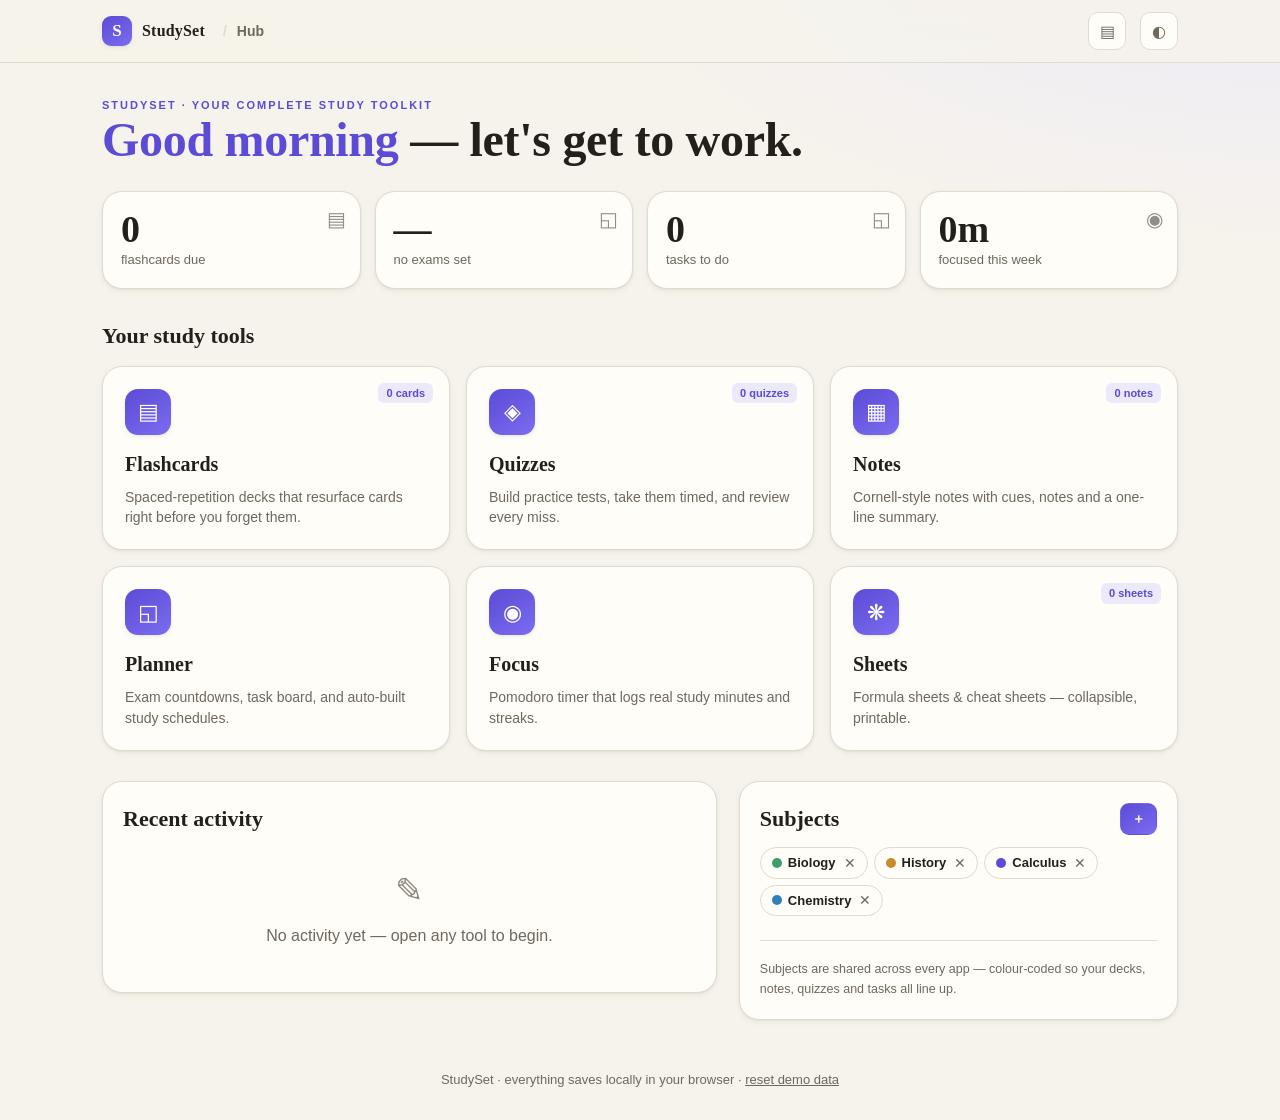
==== index.html @ 9d48ab71 "StudySet: complete study suite (hub + 6 apps) A hub plus six offline-first study apps (flashcards, q" ====
<!doctype html>
<html lang="en">
<head>
<meta charset="utf-8">
<meta name="viewport" content="width=device-width, initial-scale=1">
<title>StudySet — your study set</title>
<link rel="stylesheet" href="suite.css">
<style>
  .hero { padding: 34px 0 18px; }
  .hero .h1 { font-size: clamp(30px, 5vw, 48px); }
  .greet { color: var(--accent); font-weight: 700; }

  .kpis { display: grid; grid-template-columns: repeat(4, 1fr); gap: 14px; margin: 8px 0 30px; }
  .kpi { padding: 18px; display:flex; flex-direction:column; gap:2px; position:relative; overflow:hidden; text-decoration:none; color:inherit; transition:.15s; }
  .kpi:hover { transform: translateY(-2px); box-shadow: var(--shadow-md); border-color: var(--accent); }
  .kpi .n { font-family: var(--serif); font-size: 38px; font-weight: 800; line-height: 1; }
  .kpi .l { color: var(--muted); font-size: 13px; }
  .kpi .ic { position:absolute; right:14px; top:12px; font-size:20px; opacity:.5; }
  .kpi.alert .n { color: var(--rose); }

  .apps { display: grid; grid-template-columns: repeat(3, 1fr); gap: 16px; }
  .app-card { padding: 22px; text-decoration: none; color: inherit; display:flex; flex-direction:column; gap:8px; transition:.16s; position:relative; overflow:hidden; }
  .app-card:hover { transform: translateY(-3px); box-shadow: var(--shadow-lg); border-color: var(--accent); }
  .app-card .glyph { width:46px; height:46px; border-radius:13px; display:grid; place-items:center; font-size:22px; color:var(--accent-ink);
    background: linear-gradient(145deg, var(--accent), var(--accent-2)); box-shadow: var(--shadow-sm); }
  .app-card h3 { margin:6px 0 0; font-family:var(--serif); font-size:20px; }
  .app-card p { margin:0; color: var(--muted); font-size:14px; line-height:1.45; }
  .app-card .badge2 { position:absolute; right:16px; top:16px; }

  .side { display:grid; grid-template-columns: 1.4fr 1fr; gap:22px; margin-top:30px; align-items:start; }
  .activity-item { display:flex; gap:10px; align-items:center; padding:9px 0; border-bottom:1px solid var(--line-soft); font-size:14px; }
  .activity-item .ai { width:30px;height:30px;border-radius:9px;display:grid;place-items:center;background:var(--card-2);border:1px solid var(--line-soft);flex:none; }
  .subj-chip { display:inline-flex;align-items:center;gap:6px;padding:5px 11px;border-radius:999px;border:1px solid var(--line);background:var(--card);font-size:13px;font-weight:600;margin:0 6px 6px 0; }
  .subj-chip button { border:none;background:transparent;color:var(--muted);cursor:pointer;padding:0 0 0 2px;font-size:14px; }

  @media (max-width: 900px){ .kpis{grid-template-columns:repeat(2,1fr);} .apps{grid-template-columns:1fr 1fr;} .side{grid-template-columns:1fr;} }
  @media (max-width: 560px){ .apps{grid-template-columns:1fr;} }
</style>
</head>
<body>
<script src="suite.js"></script>
<div class="wrap">
  <header class="hero">
    <div class="eyebrow">StudySet · your complete study toolkit</div>
    <h1 class="h1"><span class="greet" id="greet">Hello</span> — <span id="line">let's get to work.</span></h1>
  </header>

  <div class="kpis" id="kpis"></div>

  <div class="row" style="margin-bottom:14px"><h2 class="h2">Your study tools</h2></div>
  <div class="apps" id="apps"></div>

  <div class="side">
    <div class="card pad">
      <div class="row" style="margin-bottom:6px"><h3 class="h2">Recent activity</h3></div>
      <div id="activity"></div>
    </div>
    <div class="card pad">
      <div class="row" style="margin-bottom:12px"><h3 class="h2">Subjects</h3><span class="spacer"></span>
        <button class="btn sm primary" id="addSub">＋</button></div>
      <div id="subjects"></div>
      <div class="hr"></div>
      <div class="muted" style="font-size:12.5px;line-height:1.6">Subjects are shared across every app — colour-coded so your decks, notes, quizzes and tasks all line up.</div>
    </div>
  </div>

  <footer style="text-align:center;padding:50px 0 30px;color:var(--muted);font-size:13px">
    StudySet · everything saves locally in your browser · <a href="#" id="reset" style="color:var(--muted)">reset demo data</a>
  </footer>
</div>

<script>
const S=window.Suite; S.topbar("index");
const $=(s,r=document)=>r.querySelector(s);

/* greeting */
(function(){
  const h=new Date().getHours();
  $("#greet").textContent = h<5?"Late night":h<12?"Good morning":h<18?"Good afternoon":"Good evening";
  const focusToday=(S.Store.get("focusLog",{})[S.todayISO()])||0;
  $("#line").textContent = focusToday>0? `${S.fmtDur(focusToday)} focused today — keep it going.` : "let's get to work.";
})();

/* KPIs */
function renderKPIs(){
  // cards due
  let cardsDue=0; S.Store.get("decks",[]).forEach(d=>d.cards.forEach(c=>{ if((c.due||"9999")<=S.todayISO()) cardsDue++; }));
  // next exam
  const exams=S.Store.get("exams",[]).filter(e=>e.date>=S.todayISO()).sort((a,b)=>a.date.localeCompare(b.date));
  const next=exams[0]; const nd=next? S.daysBetween(S.todayISO(),next.date):null;
  // tasks today / overdue
  const tasks=S.Store.get("tasks",[]);
  const todayTasks=tasks.filter(t=>!t.done && (t.due===S.todayISO()||(t.due&&t.due<S.todayISO()))).length;
  // focus week
  const log=S.Store.get("focusLog",{}); let week=0; for(let i=0;i<7;i++){ const d=new Date(); d.setDate(d.getDate()-i); week+=log[d.toISOString().slice(0,10)]||0; }

  const kpis=[
    { n:cardsDue, l:"flashcards due", ic:"▤", href:"flashcards.html", alert:false },
    { n: next? nd : "—", l: next? `days to ${next.name.length>16?next.name.slice(0,15)+"…":next.name}` : "no exams set", ic:"◱", href:"planner.html", alert: next&&nd<=3 },
    { n:todayTasks, l:"tasks to do", ic:"◱", href:"planner.html", alert: todayTasks>0 },
    { n:S.fmtDur(week), l:"focused this week", ic:"◉", href:"focus.html", alert:false },
  ];
  const wrap=$("#kpis"); wrap.innerHTML="";
  kpis.forEach(k=>{ const a=document.createElement("a"); a.className="card kpi"+(k.alert?" alert":""); a.href=k.href;
    a.innerHTML=`<span class="ic">${k.ic}</span><span class="n">${k.n}</span><span class="l">${k.l}</span>`; wrap.appendChild(a); });
}

/* app cards */
const APP_INFO=[
  { file:"flashcards.html", glyph:"▤", name:"Flashcards", desc:"Spaced-repetition decks that resurface cards right before you forget them." },
  { file:"quiz.html", glyph:"◈", name:"Quizzes", desc:"Build practice tests, take them timed, and review every miss." },
  { file:"notes.html", glyph:"▦", name:"Notes", desc:"Cornell-style notes with cues, notes and a one-line summary." },
  { file:"planner.html", glyph:"◱", name:"Planner", desc:"Exam countdowns, task board, and auto-built study schedules." },
  { file:"focus.html", glyph:"◉", name:"Focus", desc:"Pomodoro timer that logs real study minutes and streaks." },
  { file:"reference.html", glyph:"❋", name:"Sheets", desc:"Formula sheets & cheat sheets — collapsible, printable." },
];
function renderApps(){
  const wrap=$("#apps"); wrap.innerHTML="";
  const decks=S.Store.get("decks",[]), quizzes=S.Store.get("quizzes",[]), notes=S.Store.get("notes",[]), sheets=S.Store.get("sheets",[]);
  const counts={ "flashcards.html":decks.reduce((a,d)=>a+d.cards.length,0)+" cards", "quiz.html":quizzes.length+" quizzes",
    "notes.html":notes.length+" notes", "reference.html":sheets.length+" sheets" };
  APP_INFO.forEach(a=>{ const el=document.createElement("a"); el.className="card app-card"; el.href=a.file;
    el.innerHTML=`<div class="glyph">${a.glyph}</div><h3>${a.name}</h3><p>${a.desc}</p>
      ${counts[a.file]?`<span class="badge2 badge">${counts[a.file]}</span>`:""}`; wrap.appendChild(el); });
}

/* activity feed */
function renderActivity(){
  const items=[];
  (S.Store.get("focusSessions",[])).slice(-20).forEach(s=> items.push({ ts:s.ts, ic:"◉", text:`Focused ${S.fmtDur(s.mins)}${s.subject?" on "+S.subjectName(s.subject):""}` }));
  (S.Store.get("quizResults",[])).forEach(r=> items.push({ ts: r.ts || new Date(r.date+"T12:00").getTime(), ic:"◈", text:`Scored ${r.pct}% on ${r.name}` }));
  const rl=S.Store.get("reviewLog",{}); Object.keys(rl).forEach(d=> items.push({ ts:new Date(d+"T09:00").getTime(), ic:"▤", text:`Reviewed ${rl[d]} flashcards` }));
  (S.Store.get("notes",[])).forEach(n=> items.push({ ts:n.updated, ic:"▦", text:`Edited note “${n.title||"Untitled"}”` }));
  items.sort((a,b)=>b.ts-a.ts);
  const wrap=$("#activity"); wrap.innerHTML="";
  if(!items.length){ wrap.innerHTML=`<div class="empty" style="padding:24px"><div class="big">✎</div>No activity yet — open any tool to begin.</div>`; return; }
  items.slice(0,8).forEach(it=>{ const el=document.createElement("div"); el.className="activity-item";
    const when=timeAgo(it.ts);
    el.innerHTML=`<span class="ai">${it.ic}</span><span class="grow">${S.esc(it.text)}</span><span class="muted" style="font-size:12px">${when}</span>`; wrap.appendChild(el); });
}
function timeAgo(ts){ const s=(Date.now()-ts)/1000; if(s<60)return"just now"; if(s<3600)return Math.floor(s/60)+"m ago"; if(s<86400)return Math.floor(s/3600)+"h ago"; return Math.floor(s/86400)+"d ago"; }

/* subjects manager */
function renderSubjects(){
  const wrap=$("#subjects"); wrap.innerHTML="";
  S.subjects().forEach(s=>{ const c=document.createElement("span"); c.className="subj-chip";
    c.innerHTML=`<span class="sub-dot" style="background:${s.color}"></span>${S.esc(s.name)}<button title="Remove">✕</button>`;
    c.querySelector("button").onclick=()=>{ const list=S.subjects().filter(x=>x.id!==s.id); S.Store.set("subjects",list); renderSubjects(); renderKPIs(); };
    wrap.appendChild(c); });
}
$("#addSub").onclick=()=>{ const el=document.createElement("div");
  el.innerHTML=`<div class="field"><label>Subject name</label><input class="input" id="sn" placeholder="e.g. Physics"></div>`;
  S.modal({ title:"Add subject", bodyEl:el, okText:"Add", onOk:()=>{ const v=$("#sn",el).value.trim(); if(!v)return false; S.addSubject(v); renderSubjects(); } });
  setTimeout(()=>$("#sn",el).focus(),50);
};

$("#reset").onclick=(e)=>{ e.preventDefault(); S.confirmDialog("Clear all StudySet data and reload the demo? This can't be undone.", ()=>{
  Object.keys(localStorage).filter(k=>k.startsWith("studyset:")).forEach(k=>localStorage.removeItem(k));
  location.reload();
}, "Reset"); };

renderKPIs(); renderApps(); renderActivity(); renderSubjects();
</script>
</body>
</html>
---- suite.css ----
/* ============================================================
   StudySet — shared design system
   Warm academic "paper & ink" theme, light + dark.
   ============================================================ */

:root {
  /* palette — light (paper) */
  --paper:      #f6f3ec;
  --paper-2:    #efe9dd;
  --card:       #fffdf8;
  --card-2:     #faf6ee;
  --ink:        #23201b;
  --ink-soft:   #57514794;
  --muted:      #6f685c;
  --line:       #e2daca;
  --line-soft:  #ece5d6;

  --accent:     #5b4bd6;   /* violet-indigo */
  --accent-2:   #7c6cf0;
  --accent-ink: #ffffff;
  --accent-wash:#ece9fb;

  --gold:   #c98a2b;
  --green:  #3f9d6b;
  --rose:   #d6524b;
  --sky:    #2f81b8;

  --shadow-sm: 0 1px 2px rgba(40,34,22,.06), 0 2px 6px rgba(40,34,22,.05);
  --shadow-md: 0 6px 18px rgba(40,34,22,.09), 0 2px 6px rgba(40,34,22,.06);
  --shadow-lg: 0 20px 50px rgba(40,34,22,.16);

  --r-sm: 8px;
  --r:    14px;
  --r-lg: 20px;
  --r-xl: 28px;

  --serif: "Iowan Old Style", "Palatino Linotype", "Book Antiqua", Palatino, Georgia, serif;
  --sans:  ui-sans-serif, -apple-system, "Segoe UI", Roboto, Helvetica, Arial, sans-serif;
  --mono:  ui-monospace, "SF Mono", "Cascadia Code", Menlo, Consolas, monospace;

  --maxw: 1120px;
}

:root[data-theme="dark"] {
  --paper:      #171512;
  --paper-2:    #1e1b17;
  --card:       #211e19;
  --card-2:     #26221c;
  --ink:        #f0ebe0;
  --ink-soft:   #b9b0a09c;
  --muted:      #a79e8d;
  --line:       #34302a;
  --line-soft:  #2b2721;

  --accent:     #8b7cf6;
  --accent-2:   #a394ff;
  --accent-ink: #14120f;
  --accent-wash:#241f3a;

  --gold:  #e0a63f;
  --green: #57c187;
  --rose:  #ef6f68;
  --sky:   #59a9dc;

  --shadow-sm: 0 1px 2px rgba(0,0,0,.3);
  --shadow-md: 0 8px 22px rgba(0,0,0,.4);
  --shadow-lg: 0 24px 60px rgba(0,0,0,.55);
}

* { box-sizing: border-box; }
html { -webkit-text-size-adjust: 100%; }
body {
  margin: 0;
  font-family: var(--sans);
  background:
    radial-gradient(1200px 600px at 100% -10%, var(--accent-wash), transparent 60%),
    var(--paper);
  color: var(--ink);
  line-height: 1.5;
  min-height: 100vh;
  -webkit-font-smoothing: antialiased;
  text-rendering: optimizeLegibility;
}

a { color: inherit; }
button, input, select, textarea { font-family: inherit; font-size: inherit; color: inherit; }
::selection { background: var(--accent); color: var(--accent-ink); }

/* ---------- layout ---------- */
.wrap { max-width: var(--maxw); margin: 0 auto; padding: 0 22px; }
.stack { display: flex; flex-direction: column; }
.row { display: flex; align-items: center; }
.grow { flex: 1; }
.spacer { flex: 1; }

/* ---------- top bar ---------- */
.topbar {
  position: sticky; top: 0; z-index: 40;
  backdrop-filter: saturate(1.4) blur(14px);
  background: color-mix(in srgb, var(--paper) 82%, transparent);
  border-bottom: 1px solid var(--line);
}
.topbar-inner {
  max-width: var(--maxw); margin: 0 auto; padding: 12px 22px;
  display: flex; align-items: center; gap: 14px;
}
.brand { display: flex; align-items: center; gap: 10px; text-decoration: none; color: inherit; font-weight: 700; }
.brand-mark {
  width: 30px; height: 30px; border-radius: 9px; flex: none;
  background: linear-gradient(145deg, var(--accent), var(--accent-2));
  color: var(--accent-ink); display: grid; place-items: center;
  font-family: var(--serif); font-weight: 700; font-size: 17px;
  box-shadow: var(--shadow-sm);
}
.brand b { font-family: var(--serif); letter-spacing: .2px; }
.brand small { color: var(--muted); font-weight: 500; font-size: 12px; }
.app-name { font-weight: 600; color: var(--muted); font-size: 14px; }
.app-name::before { content: "/"; margin: 0 10px 0 4px; color: var(--line); }

.icon-btn {
  width: 38px; height: 38px; border-radius: 10px; flex: none;
  border: 1px solid var(--line); background: var(--card);
  display: grid; place-items: center; cursor: pointer; color: var(--muted);
  transition: .15s;
}
.icon-btn:hover { color: var(--ink); border-color: var(--accent); transform: translateY(-1px); }

/* ---------- buttons ---------- */
.btn {
  --bh: 40px;
  height: var(--bh); padding: 0 16px; border-radius: 11px;
  border: 1px solid var(--line); background: var(--card);
  color: var(--ink); font-weight: 600; cursor: pointer;
  display: inline-flex; align-items: center; gap: 8px; justify-content: center;
  transition: .15s; white-space: nowrap; text-decoration: none;
}
.btn:hover { transform: translateY(-1px); box-shadow: var(--shadow-sm); border-color: var(--accent); }
.btn:active { transform: translateY(0); }
.btn.primary { background: linear-gradient(145deg, var(--accent), var(--accent-2)); border-color: transparent; color: var(--accent-ink); }
.btn.primary:hover { box-shadow: 0 6px 18px color-mix(in srgb, var(--accent) 40%, transparent); }
.btn.ghost { background: transparent; }
.btn.sm { --bh: 32px; padding: 0 11px; font-size: 13px; border-radius: 9px; }
.btn.lg { --bh: 48px; padding: 0 22px; font-size: 16px; }
.btn.danger { color: var(--rose); }
.btn.danger:hover { border-color: var(--rose); background: color-mix(in srgb, var(--rose) 10%, var(--card)); }
.btn:disabled { opacity: .45; cursor: not-allowed; transform: none; box-shadow: none; }
.btn.block { width: 100%; }

/* ---------- inputs ---------- */
.field { display: flex; flex-direction: column; gap: 6px; }
.field > label { font-size: 12.5px; font-weight: 600; color: var(--muted); letter-spacing: .2px; }
.input, .textarea, select.input {
  width: 100%; padding: 11px 13px; border-radius: 11px;
  border: 1px solid var(--line); background: var(--card);
  transition: .15s; outline: none;
}
.input:focus, .textarea:focus, select.input:focus {
  border-color: var(--accent); box-shadow: 0 0 0 3px var(--accent-wash);
}
.textarea { resize: vertical; min-height: 84px; line-height: 1.55; }
input[type="date"].input, input[type="time"].input { min-height: 44px; }

/* ---------- cards ---------- */
.card {
  background: var(--card); border: 1px solid var(--line);
  border-radius: var(--r-lg); box-shadow: var(--shadow-sm);
}
.card.pad { padding: 20px; }
.panel { background: var(--card); border: 1px solid var(--line); border-radius: var(--r); }

/* ---------- chips / badges ---------- */
.chip {
  display: inline-flex; align-items: center; gap: 6px;
  padding: 4px 10px; border-radius: 999px; font-size: 12px; font-weight: 600;
  background: var(--card-2); border: 1px solid var(--line-soft); color: var(--muted);
}
.chip .dot { width: 8px; height: 8px; border-radius: 50%; background: var(--accent); }
.badge { font-size: 11px; font-weight: 700; padding: 2px 8px; border-radius: 6px; background: var(--accent-wash); color: var(--accent); }

/* ---------- misc ---------- */
.h1 { font-family: var(--serif); font-size: clamp(26px, 4vw, 40px); line-height: 1.08; margin: 0; font-weight: 700; letter-spacing: -.3px; }
.h2 { font-family: var(--serif); font-size: 22px; margin: 0; font-weight: 700; }
.lead { color: var(--muted); font-size: 16px; }
.eyebrow { text-transform: uppercase; letter-spacing: 2px; font-size: 11px; font-weight: 700; color: var(--accent); }
.muted { color: var(--muted); }
.hr { height: 1px; background: var(--line); border: 0; margin: 18px 0; }
.empty { text-align: center; padding: 46px 20px; color: var(--muted); }
.empty .big { font-size: 34px; margin-bottom: 8px; opacity: .8; }

.kbd { font-family: var(--mono); font-size: 12px; padding: 2px 7px; border-radius: 6px; border: 1px solid var(--line); background: var(--card-2); color: var(--muted); box-shadow: 0 1px 0 var(--line); }

/* ---------- toast ---------- */
#toast {
  position: fixed; left: 50%; bottom: 26px; transform: translate(-50%, 20px);
  background: var(--ink); color: var(--paper); padding: 11px 18px; border-radius: 12px;
  font-weight: 600; font-size: 14px; box-shadow: var(--shadow-lg);
  opacity: 0; pointer-events: none; transition: .25s; z-index: 100; max-width: 90vw;
}
#toast.show { opacity: 1; transform: translate(-50%, 0); }

/* ---------- modal ---------- */
.modal-back {
  position: fixed; inset: 0; background: rgba(20,16,10,.42);
  backdrop-filter: blur(3px); display: none; place-items: center; z-index: 90; padding: 20px;
}
.modal-back.show { display: grid; }
.modal {
  background: var(--card); border: 1px solid var(--line); border-radius: var(--r-lg);
  box-shadow: var(--shadow-lg); width: min(560px, 100%); max-height: 88vh; overflow: auto;
  animation: pop .18s ease;
}
@keyframes pop { from { transform: scale(.96) translateY(6px); opacity: 0; } }
.modal-head { display: flex; align-items: center; padding: 18px 20px; border-bottom: 1px solid var(--line); }
.modal-body { padding: 20px; display: flex; flex-direction: column; gap: 14px; }
.modal-foot { padding: 16px 20px; border-top: 1px solid var(--line); display: flex; gap: 10px; justify-content: flex-end; }

/* subject color helper */
.sub-dot { width: 10px; height: 10px; border-radius: 50%; flex: none; display: inline-block; }

/* progress */
.bar { height: 8px; border-radius: 999px; background: var(--line-soft); overflow: hidden; }
.bar > i { display: block; height: 100%; background: linear-gradient(90deg, var(--accent), var(--accent-2)); border-radius: 999px; transition: width .4s; }

/* fade in */
@keyframes fadeUp { from { opacity: 0; transform: translateY(8px); } }
.fade { animation: fadeUp .3s ease both; }

@media (max-width: 640px) {
  .app-name { display: none; }
  .wrap { padding: 0 16px; }
  .topbar-inner { padding: 10px 16px; }
}
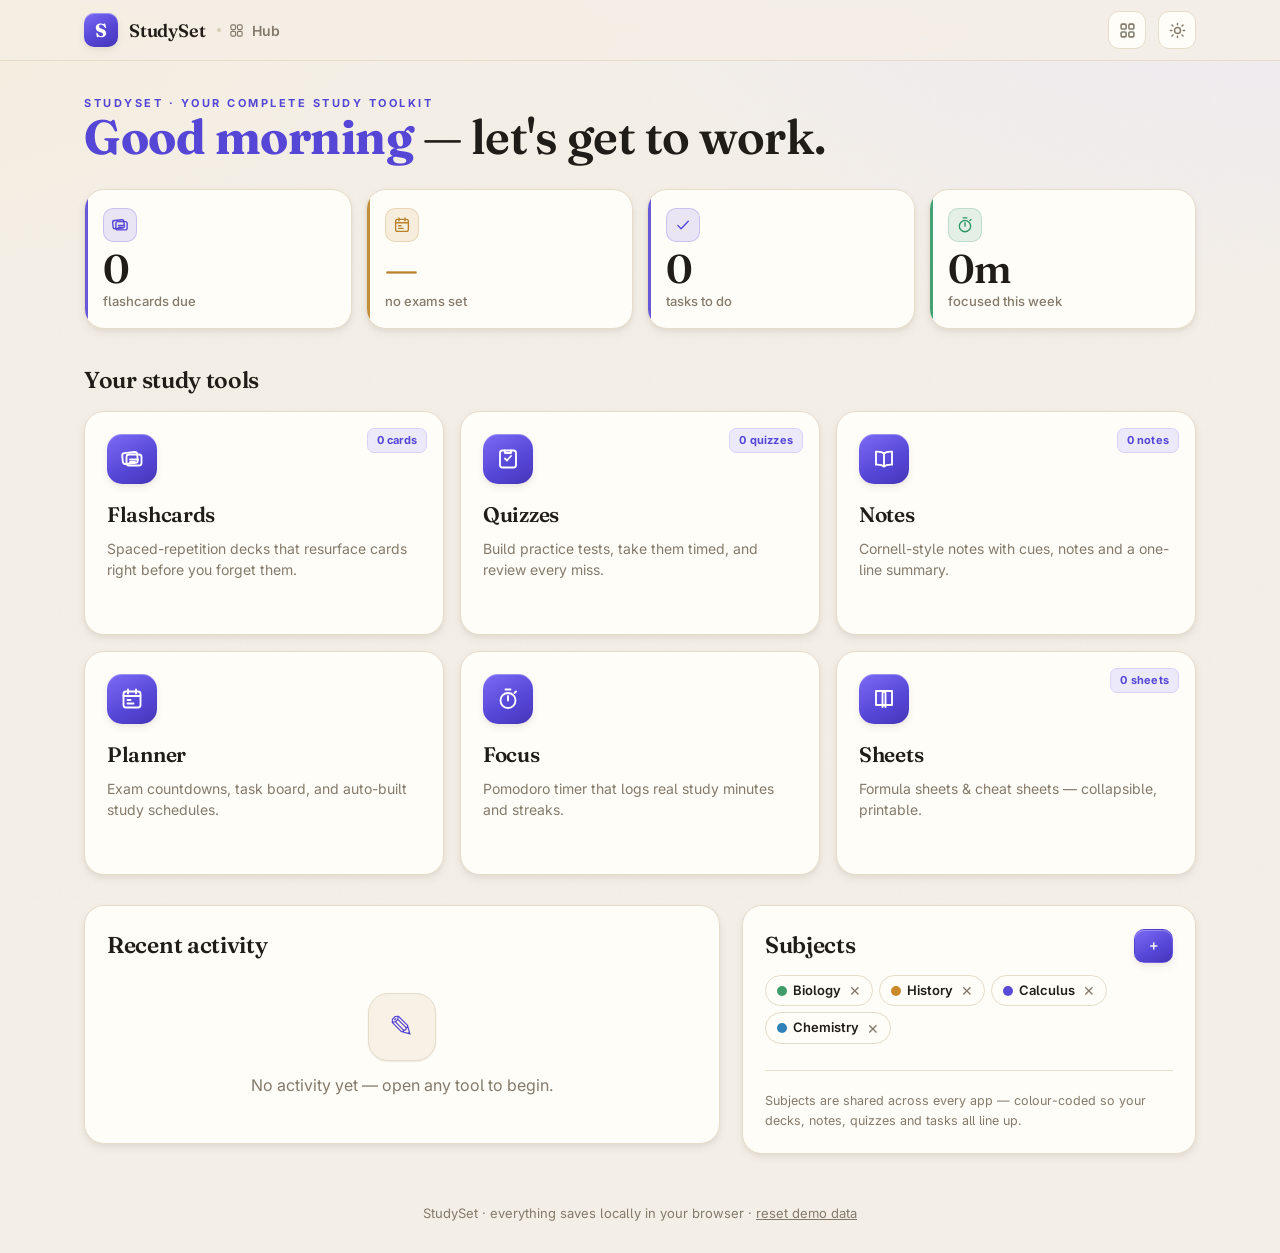
==== commit c93f9c04: "Redesign: editorial visual overhaul + beautiful README - New design system (suite.css v2): Fraunces/" ====
--- a/index.html
+++ b/index.html
@@ -10,26 +10,34 @@
   .hero .h1 { font-size: clamp(30px, 5vw, 48px); }
   .greet { color: var(--accent); font-weight: 700; }
 
-  .kpis { display: grid; grid-template-columns: repeat(4, 1fr); gap: 14px; margin: 8px 0 30px; }
-  .kpi { padding: 18px; display:flex; flex-direction:column; gap:2px; position:relative; overflow:hidden; text-decoration:none; color:inherit; transition:.15s; }
-  .kpi:hover { transform: translateY(-2px); box-shadow: var(--shadow-md); border-color: var(--accent); }
-  .kpi .n { font-family: var(--serif); font-size: 38px; font-weight: 800; line-height: 1; }
-  .kpi .l { color: var(--muted); font-size: 13px; }
-  .kpi .ic { position:absolute; right:14px; top:12px; font-size:20px; opacity:.5; }
-  .kpi.alert .n { color: var(--rose); }
+  .kpis { display: grid; grid-template-columns: repeat(4, 1fr); gap: 14px; margin: 10px 0 34px; }
+  .kpi { padding: 18px 18px 16px; display:flex; flex-direction:column; gap:3px; position:relative; overflow:hidden; text-decoration:none; color:inherit; }
+  .kpi::after { content:""; position:absolute; left:0; top:0; height:100%; width:3px; background:var(--tone,var(--accent)); opacity:.9; }
+  .kpi .n { font-family: var(--serif); font-size: 40px; font-weight: 600; line-height: 1; letter-spacing:-1px; margin-top:4px; }
+  .kpi .l { color: var(--muted); font-size: 13px; font-weight:500; }
+  .kpi .ic { width:34px; height:34px; border-radius:10px; display:grid; place-items:center; color:var(--tone,var(--accent));
+    background: color-mix(in srgb, var(--tone,var(--accent)) 13%, var(--card)); border:1px solid color-mix(in srgb, var(--tone,var(--accent)) 22%, transparent); }
+  .kpi.tone-accent{ --tone:var(--accent); } .kpi.tone-gold{ --tone:var(--gold); }
+  .kpi.tone-rose{ --tone:var(--rose); } .kpi.tone-green{ --tone:var(--green); }
+  .kpi.tone-rose .n, .kpi.tone-gold .n { color: var(--tone); }
 
   .apps { display: grid; grid-template-columns: repeat(3, 1fr); gap: 16px; }
-  .app-card { padding: 22px; text-decoration: none; color: inherit; display:flex; flex-direction:column; gap:8px; transition:.16s; position:relative; overflow:hidden; }
-  .app-card:hover { transform: translateY(-3px); box-shadow: var(--shadow-lg); border-color: var(--accent); }
-  .app-card .glyph { width:46px; height:46px; border-radius:13px; display:grid; place-items:center; font-size:22px; color:var(--accent-ink);
-    background: linear-gradient(145deg, var(--accent), var(--accent-2)); box-shadow: var(--shadow-sm); }
-  .app-card h3 { margin:6px 0 0; font-family:var(--serif); font-size:20px; }
-  .app-card p { margin:0; color: var(--muted); font-size:14px; line-height:1.45; }
+  .app-card { padding: 22px; text-decoration: none; color: inherit; display:flex; flex-direction:column; gap:7px; position:relative; overflow:hidden; }
+  .app-card::before { content:""; position:absolute; inset:0; background:radial-gradient(120% 80% at 100% 0%, var(--accent-wash), transparent 55%); opacity:0; transition:opacity .25s; }
+  .app-card:hover::before { opacity:.7; }
+  .app-card > * { position:relative; }
+  .app-card .glyph { width:50px; height:50px; border-radius:15px; display:grid; place-items:center; color:#fff;
+    background: linear-gradient(150deg, var(--accent-2), var(--accent) 60%, var(--accent-deep)); box-shadow: var(--sh-2), inset 0 1px 0 rgba(255,255,255,.3); }
+  .app-card h3 { margin:8px 0 0; font-family:var(--serif); font-size:21px; font-weight:600; letter-spacing:-.3px; }
+  .app-card p { margin:0; color: var(--muted); font-size:14px; line-height:1.5; }
+  .app-card .app-go { margin-top:6px; display:inline-flex; align-items:center; gap:6px; font-size:13px; font-weight:600; color:var(--accent);
+    opacity:0; transform:translateX(-4px); transition:opacity .2s, transform .2s var(--out); }
+  .app-card:hover .app-go { opacity:1; transform:translateX(0); }
   .app-card .badge2 { position:absolute; right:16px; top:16px; }
 
   .side { display:grid; grid-template-columns: 1.4fr 1fr; gap:22px; margin-top:30px; align-items:start; }
   .activity-item { display:flex; gap:10px; align-items:center; padding:9px 0; border-bottom:1px solid var(--line-soft); font-size:14px; }
-  .activity-item .ai { width:30px;height:30px;border-radius:9px;display:grid;place-items:center;background:var(--card-2);border:1px solid var(--line-soft);flex:none; }
+  .activity-item .ai { width:32px;height:32px;border-radius:10px;display:grid;place-items:center;background:var(--card-2);border:1px solid var(--line);flex:none;color:var(--accent); }
   .subj-chip { display:inline-flex;align-items:center;gap:6px;padding:5px 11px;border-radius:999px;border:1px solid var(--line);background:var(--card);font-size:13px;font-weight:600;margin:0 6px 6px 0; }
   .subj-chip button { border:none;background:transparent;color:var(--muted);cursor:pointer;padding:0 0 0 2px;font-size:14px; }
 
@@ -95,48 +103,49 @@
   const log=S.Store.get("focusLog",{}); let week=0; for(let i=0;i<7;i++){ const d=new Date(); d.setDate(d.getDate()-i); week+=log[d.toISOString().slice(0,10)]||0; }
 
   const kpis=[
-    { n:cardsDue, l:"flashcards due", ic:"▤", href:"flashcards.html", alert:false },
-    { n: next? nd : "—", l: next? `days to ${next.name.length>16?next.name.slice(0,15)+"…":next.name}` : "no exams set", ic:"◱", href:"planner.html", alert: next&&nd<=3 },
-    { n:todayTasks, l:"tasks to do", ic:"◱", href:"planner.html", alert: todayTasks>0 },
-    { n:S.fmtDur(week), l:"focused this week", ic:"◉", href:"focus.html", alert:false },
+    { n:cardsDue, l:"flashcards due", ic:"flashcards", href:"flashcards.html", tone:"accent" },
+    { n: next? nd : "—", l: next? `days to ${next.name.length>16?next.name.slice(0,15)+"…":next.name}` : "no exams set", ic:"planner", href:"planner.html", tone: next&&nd<=3 ? "rose":"gold" },
+    { n:todayTasks, l:todayTasks===1?"task to do":"tasks to do", ic:"check", href:"planner.html", tone: todayTasks>0 ? "rose":"accent" },
+    { n:S.fmtDur(week), l:"focused this week", ic:"focus", href:"focus.html", tone:"green" },
   ];
   const wrap=$("#kpis"); wrap.innerHTML="";
-  kpis.forEach(k=>{ const a=document.createElement("a"); a.className="card kpi"+(k.alert?" alert":""); a.href=k.href;
-    a.innerHTML=`<span class="ic">${k.ic}</span><span class="n">${k.n}</span><span class="l">${k.l}</span>`; wrap.appendChild(a); });
+  kpis.forEach((k,i)=>{ const a=document.createElement("a"); a.className="card lift kpi reveal tone-"+k.tone; a.href=k.href; a.style.animationDelay=(i*0.05)+"s";
+    a.innerHTML=`<span class="ic">${S.icon(k.ic,18)}</span><span class="n">${k.n}</span><span class="l">${k.l}</span>`; wrap.appendChild(a); });
 }
 
 /* app cards */
 const APP_INFO=[
-  { file:"flashcards.html", glyph:"▤", name:"Flashcards", desc:"Spaced-repetition decks that resurface cards right before you forget them." },
-  { file:"quiz.html", glyph:"◈", name:"Quizzes", desc:"Build practice tests, take them timed, and review every miss." },
-  { file:"notes.html", glyph:"▦", name:"Notes", desc:"Cornell-style notes with cues, notes and a one-line summary." },
-  { file:"planner.html", glyph:"◱", name:"Planner", desc:"Exam countdowns, task board, and auto-built study schedules." },
-  { file:"focus.html", glyph:"◉", name:"Focus", desc:"Pomodoro timer that logs real study minutes and streaks." },
-  { file:"reference.html", glyph:"❋", name:"Sheets", desc:"Formula sheets & cheat sheets — collapsible, printable." },
+  { file:"flashcards.html", ic:"flashcards", name:"Flashcards", desc:"Spaced-repetition decks that resurface cards right before you forget them." },
+  { file:"quiz.html", ic:"quiz", name:"Quizzes", desc:"Build practice tests, take them timed, and review every miss." },
+  { file:"notes.html", ic:"notes", name:"Notes", desc:"Cornell-style notes with cues, notes and a one-line summary." },
+  { file:"planner.html", ic:"planner", name:"Planner", desc:"Exam countdowns, task board, and auto-built study schedules." },
+  { file:"focus.html", ic:"focus", name:"Focus", desc:"Pomodoro timer that logs real study minutes and streaks." },
+  { file:"reference.html", ic:"reference", name:"Sheets", desc:"Formula sheets & cheat sheets — collapsible, printable." },
 ];
 function renderApps(){
   const wrap=$("#apps"); wrap.innerHTML="";
   const decks=S.Store.get("decks",[]), quizzes=S.Store.get("quizzes",[]), notes=S.Store.get("notes",[]), sheets=S.Store.get("sheets",[]);
   const counts={ "flashcards.html":decks.reduce((a,d)=>a+d.cards.length,0)+" cards", "quiz.html":quizzes.length+" quizzes",
     "notes.html":notes.length+" notes", "reference.html":sheets.length+" sheets" };
-  APP_INFO.forEach(a=>{ const el=document.createElement("a"); el.className="card app-card"; el.href=a.file;
-    el.innerHTML=`<div class="glyph">${a.glyph}</div><h3>${a.name}</h3><p>${a.desc}</p>
+  APP_INFO.forEach((a,i)=>{ const el=document.createElement("a"); el.className="card lift app-card reveal"; el.href=a.file; el.style.animationDelay=(i*0.045)+"s";
+    el.innerHTML=`<div class="glyph">${S.icon(a.ic,24)}</div><h3>${a.name}</h3><p>${a.desc}</p>
+      <span class="app-go">Open <svg width="15" height="15" viewBox="0 0 24 24" fill="none" stroke="currentColor" stroke-width="2.1" stroke-linecap="round" stroke-linejoin="round"><path d="M5 12h13M13 6l6 6-6 6"/></svg></span>
       ${counts[a.file]?`<span class="badge2 badge">${counts[a.file]}</span>`:""}`; wrap.appendChild(el); });
 }
 
 /* activity feed */
 function renderActivity(){
   const items=[];
-  (S.Store.get("focusSessions",[])).slice(-20).forEach(s=> items.push({ ts:s.ts, ic:"◉", text:`Focused ${S.fmtDur(s.mins)}${s.subject?" on "+S.subjectName(s.subject):""}` }));
-  (S.Store.get("quizResults",[])).forEach(r=> items.push({ ts: r.ts || new Date(r.date+"T12:00").getTime(), ic:"◈", text:`Scored ${r.pct}% on ${r.name}` }));
-  const rl=S.Store.get("reviewLog",{}); Object.keys(rl).forEach(d=> items.push({ ts:new Date(d+"T09:00").getTime(), ic:"▤", text:`Reviewed ${rl[d]} flashcards` }));
-  (S.Store.get("notes",[])).forEach(n=> items.push({ ts:n.updated, ic:"▦", text:`Edited note “${n.title||"Untitled"}”` }));
+  (S.Store.get("focusSessions",[])).slice(-20).forEach(s=> items.push({ ts:s.ts, ic:"focus", text:`Focused ${S.fmtDur(s.mins)}${s.subject?" on "+S.subjectName(s.subject):""}` }));
+  (S.Store.get("quizResults",[])).forEach(r=> items.push({ ts: r.ts || new Date(r.date+"T12:00").getTime(), ic:"quiz", text:`Scored ${r.pct}% on ${r.name}` }));
+  const rl=S.Store.get("reviewLog",{}); Object.keys(rl).forEach(d=> items.push({ ts:new Date(d+"T09:00").getTime(), ic:"flashcards", text:`Reviewed ${rl[d]} flashcards` }));
+  (S.Store.get("notes",[])).forEach(n=> items.push({ ts:n.updated, ic:"notes", text:`Edited note “${n.title||"Untitled"}”` }));
   items.sort((a,b)=>b.ts-a.ts);
   const wrap=$("#activity"); wrap.innerHTML="";
   if(!items.length){ wrap.innerHTML=`<div class="empty" style="padding:24px"><div class="big">✎</div>No activity yet — open any tool to begin.</div>`; return; }
   items.slice(0,8).forEach(it=>{ const el=document.createElement("div"); el.className="activity-item";
     const when=timeAgo(it.ts);
-    el.innerHTML=`<span class="ai">${it.ic}</span><span class="grow">${S.esc(it.text)}</span><span class="muted" style="font-size:12px">${when}</span>`; wrap.appendChild(el); });
+    el.innerHTML=`<span class="ai">${S.icon(it.ic,16)}</span><span class="grow">${S.esc(it.text)}</span><span class="muted mono" style="font-size:12px">${when}</span>`; wrap.appendChild(el); });
 }
 function timeAgo(ts){ const s=(Date.now()-ts)/1000; if(s<60)return"just now"; if(s<3600)return Math.floor(s/60)+"m ago"; if(s<86400)return Math.floor(s/3600)+"h ago"; return Math.floor(s/86400)+"d ago"; }
 
--- a/suite.css
+++ b/suite.css
@@ -1,93 +1,165 @@
 /* ============================================================
-   StudySet — shared design system
-   Warm academic "paper & ink" theme, light + dark.
+   StudySet — shared design system  ·  v2 "Editorial Study Journal"
+   Warm cream paper · espresso ink · indigo accent + warm gold.
+   Real type (Fraunces / Inter / JetBrains Mono), layered depth,
+   spring micro-interactions, full light + dark.
    ============================================================ */
 
+@import url('https://fonts.googleapis.com/css2?family=Fraunces:opsz,wght@9..144,400;9..144,500;9..144,600;9..144,600;9..144,700;9..144,900&family=Inter:wght@400;450;500;600;700&family=JetBrains+Mono:wght@500;700&display=swap');
+
 :root {
-  /* palette — light (paper) */
-  --paper:      #f6f3ec;
-  --paper-2:    #efe9dd;
+  /* ---- surfaces (light) ---- */
+  --paper:      #f4efe6;
+  --paper-2:    #ece5d7;
   --card:       #fffdf8;
-  --card-2:     #faf6ee;
-  --ink:        #23201b;
-  --ink-soft:   #57514794;
-  --muted:      #6f685c;
-  --line:       #e2daca;
-  --line-soft:  #ece5d6;
-
-  --accent:     #5b4bd6;   /* violet-indigo */
-  --accent-2:   #7c6cf0;
+  --card-2:     #f7f1e6;
+  --card-3:     #f0e8d9;
+
+  /* ---- ink ---- */
+  --ink:        #201c17;
+  --ink-2:      #4a443b;
+  --muted:      #837a6b;
+  --faint:      #a89e8c;
+
+  /* ---- lines ---- */
+  --line:       #e5dcca;
+  --line-2:     #efe8d8;
+  --line-strong:#d8cdb6;
+
+  /* ---- brand: indigo primary + warm gold secondary ---- */
+  --accent:     #5646d6;
+  --accent-2:   #7c6bf4;
+  --accent-deep:#4535b8;
   --accent-ink: #ffffff;
   --accent-wash:#ece9fb;
-
-  --gold:   #c98a2b;
-  --green:  #3f9d6b;
-  --rose:   #d6524b;
-  --sky:    #2f81b8;
-
-  --shadow-sm: 0 1px 2px rgba(40,34,22,.06), 0 2px 6px rgba(40,34,22,.05);
-  --shadow-md: 0 6px 18px rgba(40,34,22,.09), 0 2px 6px rgba(40,34,22,.06);
-  --shadow-lg: 0 20px 50px rgba(40,34,22,.16);
-
-  --r-sm: 8px;
+  --accent-line:#d9d3f6;
+
+  --gold:       #b9822a;
+  --gold-2:     #d69a3c;
+  --gold-wash:  #f6ecd7;
+
+  --green:      #2f9767;
+  --green-wash: #e0f0e6;
+  --rose:       #cf4a41;
+  --rose-wash:  #f7e2df;
+  --sky:        #2c7cb8;
+
+  /* ---- elevation (warm, layered) ---- */
+  --sh-1: 0 1px 2px rgba(58,44,20,.05), 0 1px 1px rgba(58,44,20,.04);
+  --sh-2: 0 2px 4px rgba(58,44,20,.05), 0 4px 10px rgba(58,44,20,.06);
+  --sh-3: 0 8px 18px rgba(58,44,20,.08), 0 2px 6px rgba(58,44,20,.05);
+  --sh-4: 0 18px 40px rgba(58,44,20,.13), 0 6px 14px rgba(58,44,20,.07);
+  --sh-glow: 0 8px 26px color-mix(in srgb, var(--accent) 32%, transparent);
+
+  /* ---- radii ---- */
+  --r-xs: 8px;
+  --r-sm: 11px;
   --r:    14px;
   --r-lg: 20px;
-  --r-xl: 28px;
-
-  --serif: "Iowan Old Style", "Palatino Linotype", "Book Antiqua", Palatino, Georgia, serif;
-  --sans:  ui-sans-serif, -apple-system, "Segoe UI", Roboto, Helvetica, Arial, sans-serif;
-  --mono:  ui-monospace, "SF Mono", "Cascadia Code", Menlo, Consolas, monospace;
-
-  --maxw: 1120px;
+  --r-xl: 26px;
+  --r-2xl:34px;
+
+  /* ---- type ---- */
+  --serif: "Fraunces", "Iowan Old Style", Palatino, Georgia, serif;
+  --sans:  "Inter", ui-sans-serif, -apple-system, "Segoe UI", Roboto, sans-serif;
+  --mono:  "JetBrains Mono", ui-monospace, "SF Mono", Menlo, monospace;
+
+  /* ---- motion ---- */
+  --sp: cubic-bezier(.34, 1.56, .64, 1);      /* springy */
+  --out: cubic-bezier(.22, .61, .36, 1);       /* ease-out */
+  --t-fast: .13s;
+  --t: .2s;
+  --t-slow: .34s;
+
+  --maxw: 1160px;
+  --ring: 0 0 0 3px var(--accent-wash), 0 0 0 4px color-mix(in srgb, var(--accent) 30%, transparent);
+
+  /* back-compat aliases (used by per-app inline CSS) */
+  --line-soft: var(--line-2);
+  --shadow-sm: var(--sh-1);
+  --shadow-md: var(--sh-3);
+  --shadow-lg: var(--sh-4);
 }
 
 :root[data-theme="dark"] {
-  --paper:      #171512;
-  --paper-2:    #1e1b17;
-  --card:       #211e19;
+  --paper:      #14120f;
+  --paper-2:    #1b1815;
+  --card:       #201d19;
   --card-2:     #26221c;
-  --ink:        #f0ebe0;
-  --ink-soft:   #b9b0a09c;
-  --muted:      #a79e8d;
-  --line:       #34302a;
-  --line-soft:  #2b2721;
-
-  --accent:     #8b7cf6;
-  --accent-2:   #a394ff;
+  --card-3:     #2c2721;
+
+  --ink:        #f2ede2;
+  --ink-2:      #d7cfc0;
+  --muted:      #a99f8d;
+  --faint:      #77705f;
+
+  --line:       #35302a;
+  --line-2:     #2b2721;
+  --line-strong:#433c33;
+
+  --accent:     #8f80f8;
+  --accent-2:   #a99cff;
+  --accent-deep:#6d5cf0;
   --accent-ink: #14120f;
-  --accent-wash:#241f3a;
-
-  --gold:  #e0a63f;
-  --green: #57c187;
-  --rose:  #ef6f68;
-  --sky:   #59a9dc;
-
-  --shadow-sm: 0 1px 2px rgba(0,0,0,.3);
-  --shadow-md: 0 8px 22px rgba(0,0,0,.4);
-  --shadow-lg: 0 24px 60px rgba(0,0,0,.55);
+  --accent-wash:#241f3d;
+  --accent-line:#372f5c;
+
+  --gold:       #e0a441;
+  --gold-2:     #edb658;
+  --gold-wash:  #2e2513;
+
+  --green:      #56c48a;
+  --green-wash: #16281e;
+  --rose:       #ef6f68;
+  --rose-wash:  #2e1a18;
+  --sky:        #5aa9dc;
+
+  --sh-1: 0 1px 2px rgba(0,0,0,.4);
+  --sh-2: 0 2px 6px rgba(0,0,0,.4);
+  --sh-3: 0 10px 24px rgba(0,0,0,.5);
+  --sh-4: 0 22px 52px rgba(0,0,0,.62);
+  --sh-glow: 0 8px 30px color-mix(in srgb, var(--accent) 40%, transparent);
 }
 
 * { box-sizing: border-box; }
-html { -webkit-text-size-adjust: 100%; }
+html { -webkit-text-size-adjust: 100%; scroll-behavior: smooth; }
 body {
   margin: 0;
   font-family: var(--sans);
-  background:
-    radial-gradient(1200px 600px at 100% -10%, var(--accent-wash), transparent 60%),
-    var(--paper);
+  font-feature-settings: "cv05" 1, "ss01" 1;
+  background: var(--paper);
+  background-image:
+    radial-gradient(120% 90% at 100% -10%, color-mix(in srgb, var(--accent-wash) 70%, transparent), transparent 55%),
+    radial-gradient(90% 70% at -10% 0%, color-mix(in srgb, var(--gold-wash) 55%, transparent), transparent 45%);
+  background-attachment: fixed;
   color: var(--ink);
   line-height: 1.5;
   min-height: 100vh;
+  min-height: 100dvh;
   -webkit-font-smoothing: antialiased;
   text-rendering: optimizeLegibility;
 }
+/* faint paper grain for tactility */
+body::before {
+  content: ""; position: fixed; inset: 0; z-index: 0; pointer-events: none; opacity: .5;
+  background-image: url("data:image/svg+xml,%3Csvg xmlns='http://www.w3.org/2000/svg' width='140' height='140'%3E%3Cfilter id='n'%3E%3CfeTurbulence type='fractalNoise' baseFrequency='.9' numOctaves='2'/%3E%3C/filter%3E%3Crect width='100%25' height='100%25' filter='url(%23n)' opacity='.035'/%3E%3C/svg%3E");
+  mix-blend-mode: multiply;
+}
+:root[data-theme="dark"] body::before { mix-blend-mode: screen; opacity: .4; }
+body > * { position: relative; z-index: 1; }
 
 a { color: inherit; }
 button, input, select, textarea { font-family: inherit; font-size: inherit; color: inherit; }
-::selection { background: var(--accent); color: var(--accent-ink); }
+::selection { background: color-mix(in srgb, var(--accent) 85%, black); color: #fff; }
+
+/* nicer scrollbars */
+* { scrollbar-width: thin; scrollbar-color: var(--line-strong) transparent; }
+*::-webkit-scrollbar { width: 10px; height: 10px; }
+*::-webkit-scrollbar-thumb { background: var(--line-strong); border-radius: 99px; border: 3px solid transparent; background-clip: content-box; }
+*::-webkit-scrollbar-thumb:hover { background: var(--faint); background-clip: content-box; }
 
 /* ---------- layout ---------- */
-.wrap { max-width: var(--maxw); margin: 0 auto; padding: 0 22px; }
+.wrap { max-width: var(--maxw); margin: 0 auto; padding: 0 24px; }
 .stack { display: flex; flex-direction: column; }
 .row { display: flex; align-items: center; }
 .grow { flex: 1; }
@@ -96,137 +168,163 @@
 /* ---------- top bar ---------- */
 .topbar {
   position: sticky; top: 0; z-index: 40;
-  backdrop-filter: saturate(1.4) blur(14px);
-  background: color-mix(in srgb, var(--paper) 82%, transparent);
+  backdrop-filter: saturate(1.5) blur(16px);
+  -webkit-backdrop-filter: saturate(1.5) blur(16px);
+  background: color-mix(in srgb, var(--paper) 78%, transparent);
   border-bottom: 1px solid var(--line);
 }
-.topbar-inner {
-  max-width: var(--maxw); margin: 0 auto; padding: 12px 22px;
-  display: flex; align-items: center; gap: 14px;
-}
-.brand { display: flex; align-items: center; gap: 10px; text-decoration: none; color: inherit; font-weight: 700; }
+.topbar-inner { max-width: var(--maxw); margin: 0 auto; padding: 11px 24px; display: flex; align-items: center; gap: 12px; }
+.brand { display: flex; align-items: center; gap: 11px; text-decoration: none; color: inherit; }
 .brand-mark {
-  width: 30px; height: 30px; border-radius: 9px; flex: none;
-  background: linear-gradient(145deg, var(--accent), var(--accent-2));
-  color: var(--accent-ink); display: grid; place-items: center;
-  font-family: var(--serif); font-weight: 700; font-size: 17px;
-  box-shadow: var(--shadow-sm);
-}
-.brand b { font-family: var(--serif); letter-spacing: .2px; }
-.brand small { color: var(--muted); font-weight: 500; font-size: 12px; }
-.app-name { font-weight: 600; color: var(--muted); font-size: 14px; }
-.app-name::before { content: "/"; margin: 0 10px 0 4px; color: var(--line); }
+  width: 34px; height: 34px; border-radius: 10px; flex: none;
+  background: linear-gradient(150deg, var(--accent-2), var(--accent) 55%, var(--accent-deep));
+  color: #fff; display: grid; place-items: center;
+  font-family: var(--serif); font-weight: 700; font-size: 19px;
+  box-shadow: var(--sh-2), inset 0 1px 0 rgba(255,255,255,.35);
+  letter-spacing: -.5px;
+}
+.brand b { font-family: var(--serif); font-weight: 600; letter-spacing: -.2px; font-size: 18px; }
+.app-name { font-weight: 600; color: var(--muted); font-size: 14px; display: inline-flex; align-items: center; gap: 8px; }
+.app-name::before { content: ""; width: 4px; height: 4px; border-radius: 50%; background: var(--line-strong); }
 
 .icon-btn {
-  width: 38px; height: 38px; border-radius: 10px; flex: none;
+  width: 38px; height: 38px; border-radius: 11px; flex: none;
   border: 1px solid var(--line); background: var(--card);
   display: grid; place-items: center; cursor: pointer; color: var(--muted);
-  transition: .15s;
-}
-.icon-btn:hover { color: var(--ink); border-color: var(--accent); transform: translateY(-1px); }
+  transition: transform var(--t-fast) var(--sp), color var(--t), border-color var(--t), background var(--t);
+  font-size: 15px;
+}
+.icon-btn:hover { color: var(--accent); border-color: var(--accent-line); transform: translateY(-1px); }
+.icon-btn:active { transform: translateY(0) scale(.94); }
 
 /* ---------- buttons ---------- */
 .btn {
-  --bh: 40px;
-  height: var(--bh); padding: 0 16px; border-radius: 11px;
-  border: 1px solid var(--line); background: var(--card);
-  color: var(--ink); font-weight: 600; cursor: pointer;
+  --bh: 42px;
+  height: var(--bh); padding: 0 17px; border-radius: 12px;
+  border: 1px solid var(--line-strong); background: var(--card);
+  color: var(--ink); font-weight: 600; font-size: 14.5px; cursor: pointer;
   display: inline-flex; align-items: center; gap: 8px; justify-content: center;
-  transition: .15s; white-space: nowrap; text-decoration: none;
-}
-.btn:hover { transform: translateY(-1px); box-shadow: var(--shadow-sm); border-color: var(--accent); }
-.btn:active { transform: translateY(0); }
-.btn.primary { background: linear-gradient(145deg, var(--accent), var(--accent-2)); border-color: transparent; color: var(--accent-ink); }
-.btn.primary:hover { box-shadow: 0 6px 18px color-mix(in srgb, var(--accent) 40%, transparent); }
-.btn.ghost { background: transparent; }
-.btn.sm { --bh: 32px; padding: 0 11px; font-size: 13px; border-radius: 9px; }
-.btn.lg { --bh: 48px; padding: 0 22px; font-size: 16px; }
+  transition: transform var(--t-fast) var(--sp), box-shadow var(--t) var(--out), border-color var(--t), background var(--t);
+  white-space: nowrap; text-decoration: none; box-shadow: var(--sh-1);
+}
+.btn:hover { transform: translateY(-2px); box-shadow: var(--sh-3); border-color: var(--accent-line); }
+.btn:active { transform: translateY(0) scale(.97); box-shadow: var(--sh-1); }
+.btn:focus-visible { outline: none; box-shadow: var(--ring); }
+.btn.primary {
+  background: linear-gradient(150deg, var(--accent-2), var(--accent) 60%, var(--accent-deep));
+  border-color: transparent; color: #fff;
+  box-shadow: var(--sh-2), inset 0 1px 0 rgba(255,255,255,.28);
+}
+.btn.primary:hover { box-shadow: var(--sh-glow), inset 0 1px 0 rgba(255,255,255,.28); }
+.btn.ghost { background: transparent; border-color: transparent; box-shadow: none; }
+.btn.ghost:hover { background: var(--card-2); border-color: var(--line); box-shadow: none; }
+.btn.sm { --bh: 34px; padding: 0 12px; font-size: 13px; border-radius: 10px; }
+.btn.lg { --bh: 50px; padding: 0 24px; font-size: 16px; border-radius: 14px; }
 .btn.danger { color: var(--rose); }
-.btn.danger:hover { border-color: var(--rose); background: color-mix(in srgb, var(--rose) 10%, var(--card)); }
-.btn:disabled { opacity: .45; cursor: not-allowed; transform: none; box-shadow: none; }
+.btn.danger:hover { border-color: var(--rose); background: var(--rose-wash); }
+.btn:disabled { opacity: .42; cursor: not-allowed; transform: none; box-shadow: var(--sh-1); }
 .btn.block { width: 100%; }
 
 /* ---------- inputs ---------- */
-.field { display: flex; flex-direction: column; gap: 6px; }
-.field > label { font-size: 12.5px; font-weight: 600; color: var(--muted); letter-spacing: .2px; }
+.field { display: flex; flex-direction: column; gap: 7px; }
+.field > label { font-size: 12px; font-weight: 600; color: var(--muted); letter-spacing: .3px; text-transform: uppercase; }
 .input, .textarea, select.input {
-  width: 100%; padding: 11px 13px; border-radius: 11px;
-  border: 1px solid var(--line); background: var(--card);
-  transition: .15s; outline: none;
-}
-.input:focus, .textarea:focus, select.input:focus {
-  border-color: var(--accent); box-shadow: 0 0 0 3px var(--accent-wash);
-}
-.textarea { resize: vertical; min-height: 84px; line-height: 1.55; }
-input[type="date"].input, input[type="time"].input { min-height: 44px; }
+  width: 100%; padding: 12px 14px; border-radius: 12px;
+  border: 1px solid var(--line-strong); background: var(--card);
+  transition: border-color var(--t), box-shadow var(--t), background var(--t); outline: none;
+  font-size: 15px;
+}
+.input::placeholder, .textarea::placeholder { color: var(--faint); }
+.input:hover, .textarea:hover, select.input:hover { border-color: var(--line-strong); background: var(--card-2); }
+.input:focus, .textarea:focus, select.input:focus { border-color: var(--accent); box-shadow: var(--ring); background: var(--card); }
+.textarea { resize: vertical; min-height: 88px; line-height: 1.6; }
+input[type="date"].input, input[type="time"].input { min-height: 46px; }
+select.input { cursor: pointer; }
 
 /* ---------- cards ---------- */
-.card {
-  background: var(--card); border: 1px solid var(--line);
-  border-radius: var(--r-lg); box-shadow: var(--shadow-sm);
-}
-.card.pad { padding: 20px; }
+.card { background: var(--card); border: 1px solid var(--line); border-radius: var(--r-lg); box-shadow: var(--sh-2); }
+.card.pad { padding: 22px; }
+.card.lift { transition: transform var(--t) var(--sp), box-shadow var(--t) var(--out), border-color var(--t); }
+.card.lift:hover { transform: translateY(-3px); box-shadow: var(--sh-4); border-color: var(--accent-line); }
 .panel { background: var(--card); border: 1px solid var(--line); border-radius: var(--r); }
 
 /* ---------- chips / badges ---------- */
 .chip {
-  display: inline-flex; align-items: center; gap: 6px;
-  padding: 4px 10px; border-radius: 999px; font-size: 12px; font-weight: 600;
-  background: var(--card-2); border: 1px solid var(--line-soft); color: var(--muted);
+  display: inline-flex; align-items: center; gap: 7px;
+  padding: 5px 11px; border-radius: 999px; font-size: 12.5px; font-weight: 600;
+  background: var(--card-2); border: 1px solid var(--line-2); color: var(--muted);
 }
 .chip .dot { width: 8px; height: 8px; border-radius: 50%; background: var(--accent); }
-.badge { font-size: 11px; font-weight: 700; padding: 2px 8px; border-radius: 6px; background: var(--accent-wash); color: var(--accent); }
-
-/* ---------- misc ---------- */
-.h1 { font-family: var(--serif); font-size: clamp(26px, 4vw, 40px); line-height: 1.08; margin: 0; font-weight: 700; letter-spacing: -.3px; }
-.h2 { font-family: var(--serif); font-size: 22px; margin: 0; font-weight: 700; }
-.lead { color: var(--muted); font-size: 16px; }
-.eyebrow { text-transform: uppercase; letter-spacing: 2px; font-size: 11px; font-weight: 700; color: var(--accent); }
+.badge { font-size: 11px; font-weight: 700; padding: 3px 9px; border-radius: 7px; background: var(--accent-wash); color: var(--accent); letter-spacing: .2px; border: 1px solid var(--accent-line); }
+
+/* ---------- headings ---------- */
+.h1 { font-family: var(--serif); font-size: clamp(28px, 4.4vw, 44px); line-height: 1.04; margin: 0; font-weight: 600; letter-spacing: -.5px; font-optical-sizing: auto; }
+.h2 { font-family: var(--serif); font-size: 23px; margin: 0; font-weight: 600; letter-spacing: -.3px; }
+.lead { color: var(--ink-2); font-size: 16.5px; line-height: 1.6; }
+.eyebrow { text-transform: uppercase; letter-spacing: 2.5px; font-size: 11px; font-weight: 700; color: var(--accent); }
 .muted { color: var(--muted); }
-.hr { height: 1px; background: var(--line); border: 0; margin: 18px 0; }
-.empty { text-align: center; padding: 46px 20px; color: var(--muted); }
-.empty .big { font-size: 34px; margin-bottom: 8px; opacity: .8; }
-
-.kbd { font-family: var(--mono); font-size: 12px; padding: 2px 7px; border-radius: 6px; border: 1px solid var(--line); background: var(--card-2); color: var(--muted); box-shadow: 0 1px 0 var(--line); }
+.hr { height: 1px; background: var(--line); border: 0; margin: 20px 0; }
+.empty { text-align: center; padding: 50px 22px; color: var(--muted); }
+.empty .big {
+  font-size: 30px; margin-bottom: 12px; width: 68px; height: 68px; border-radius: 20px;
+  display: grid; place-items: center; margin-inline: auto;
+  background: var(--card-2); border: 1px solid var(--line); color: var(--accent); box-shadow: var(--sh-1);
+}
+.kbd { font-family: var(--mono); font-size: 11.5px; font-weight: 500; padding: 3px 7px; border-radius: 7px; border: 1px solid var(--line-strong); background: var(--card-2); color: var(--muted); box-shadow: 0 1.5px 0 var(--line-strong); }
+.mono { font-family: var(--mono); font-variant-numeric: tabular-nums; }
 
 /* ---------- toast ---------- */
 #toast {
-  position: fixed; left: 50%; bottom: 26px; transform: translate(-50%, 20px);
-  background: var(--ink); color: var(--paper); padding: 11px 18px; border-radius: 12px;
-  font-weight: 600; font-size: 14px; box-shadow: var(--shadow-lg);
-  opacity: 0; pointer-events: none; transition: .25s; z-index: 100; max-width: 90vw;
-}
-#toast.show { opacity: 1; transform: translate(-50%, 0); }
+  position: fixed; left: 50%; bottom: 28px; transform: translate(-50%, 24px) scale(.96);
+  background: var(--ink); color: var(--paper); padding: 12px 20px; border-radius: 13px;
+  font-weight: 600; font-size: 14px; box-shadow: var(--sh-4);
+  opacity: 0; pointer-events: none; transition: transform var(--t-slow) var(--sp), opacity var(--t); z-index: 100; max-width: 90vw;
+  display: flex; align-items: center; gap: 9px; border: 1px solid color-mix(in srgb, var(--ink) 80%, var(--accent));
+}
+#toast::before { content: ""; width: 8px; height: 8px; border-radius: 50%; background: var(--accent-2); box-shadow: 0 0 10px var(--accent-2); }
+#toast.show { opacity: 1; transform: translate(-50%, 0) scale(1); }
 
 /* ---------- modal ---------- */
 .modal-back {
-  position: fixed; inset: 0; background: rgba(20,16,10,.42);
-  backdrop-filter: blur(3px); display: none; place-items: center; z-index: 90; padding: 20px;
-}
-.modal-back.show { display: grid; }
+  position: fixed; inset: 0; background: color-mix(in srgb, var(--ink) 48%, transparent);
+  backdrop-filter: blur(5px); -webkit-backdrop-filter: blur(5px);
+  display: none; place-items: center; z-index: 90; padding: 20px;
+}
+.modal-back.show { display: grid; animation: fade .2s var(--out); }
 .modal {
-  background: var(--card); border: 1px solid var(--line); border-radius: var(--r-lg);
-  box-shadow: var(--shadow-lg); width: min(560px, 100%); max-height: 88vh; overflow: auto;
-  animation: pop .18s ease;
-}
-@keyframes pop { from { transform: scale(.96) translateY(6px); opacity: 0; } }
-.modal-head { display: flex; align-items: center; padding: 18px 20px; border-bottom: 1px solid var(--line); }
-.modal-body { padding: 20px; display: flex; flex-direction: column; gap: 14px; }
-.modal-foot { padding: 16px 20px; border-top: 1px solid var(--line); display: flex; gap: 10px; justify-content: flex-end; }
+  background: var(--card); border: 1px solid var(--line-strong); border-radius: var(--r-xl);
+  box-shadow: var(--sh-4); width: min(560px, 100%); max-height: 88vh; overflow: auto;
+  animation: pop .32s var(--sp);
+}
+@keyframes pop { from { transform: scale(.94) translateY(10px); opacity: 0; } }
+@keyframes fade { from { opacity: 0; } }
+.modal-head { display: flex; align-items: center; padding: 20px 22px 16px; }
+.modal-head .h2 { font-size: 21px; }
+.modal-body { padding: 4px 22px 8px; display: flex; flex-direction: column; gap: 15px; }
+.modal-foot { padding: 18px 22px; display: flex; gap: 10px; justify-content: flex-end; }
 
 /* subject color helper */
-.sub-dot { width: 10px; height: 10px; border-radius: 50%; flex: none; display: inline-block; }
-
-/* progress */
-.bar { height: 8px; border-radius: 999px; background: var(--line-soft); overflow: hidden; }
-.bar > i { display: block; height: 100%; background: linear-gradient(90deg, var(--accent), var(--accent-2)); border-radius: 999px; transition: width .4s; }
-
-/* fade in */
-@keyframes fadeUp { from { opacity: 0; transform: translateY(8px); } }
-.fade { animation: fadeUp .3s ease both; }
+.sub-dot { width: 10px; height: 10px; border-radius: 50%; flex: none; display: inline-block; box-shadow: 0 0 0 3px color-mix(in srgb, currentColor 0%, transparent); }
+
+/* progress bar */
+.bar { height: 9px; border-radius: 999px; background: var(--card-3); overflow: hidden; box-shadow: inset 0 1px 2px rgba(58,44,20,.08); }
+.bar > i { display: block; height: 100%; background: linear-gradient(90deg, var(--accent), var(--accent-2)); border-radius: 999px; transition: width .5s var(--out); box-shadow: 0 0 12px color-mix(in srgb, var(--accent) 45%, transparent); }
+
+/* reveal / stagger */
+@keyframes reveal { from { opacity: 0; transform: translateY(10px); } }
+.fade { animation: reveal .4s var(--out) both; }
+.reveal { animation: reveal .45s var(--out) both; }
+.reveal:nth-child(1){animation-delay:.02s}.reveal:nth-child(2){animation-delay:.06s}
+.reveal:nth-child(3){animation-delay:.1s}.reveal:nth-child(4){animation-delay:.14s}
+.reveal:nth-child(5){animation-delay:.18s}.reveal:nth-child(6){animation-delay:.22s}
 
 @media (max-width: 640px) {
   .app-name { display: none; }
   .wrap { padding: 0 16px; }
   .topbar-inner { padding: 10px 16px; }
 }
+
+@media (prefers-reduced-motion: reduce) {
+  *, *::before, *::after { animation-duration: .01ms !important; animation-iteration-count: 1 !important; transition-duration: .01ms !important; scroll-behavior: auto !important; }
+  html { scroll-behavior: auto; }
+}
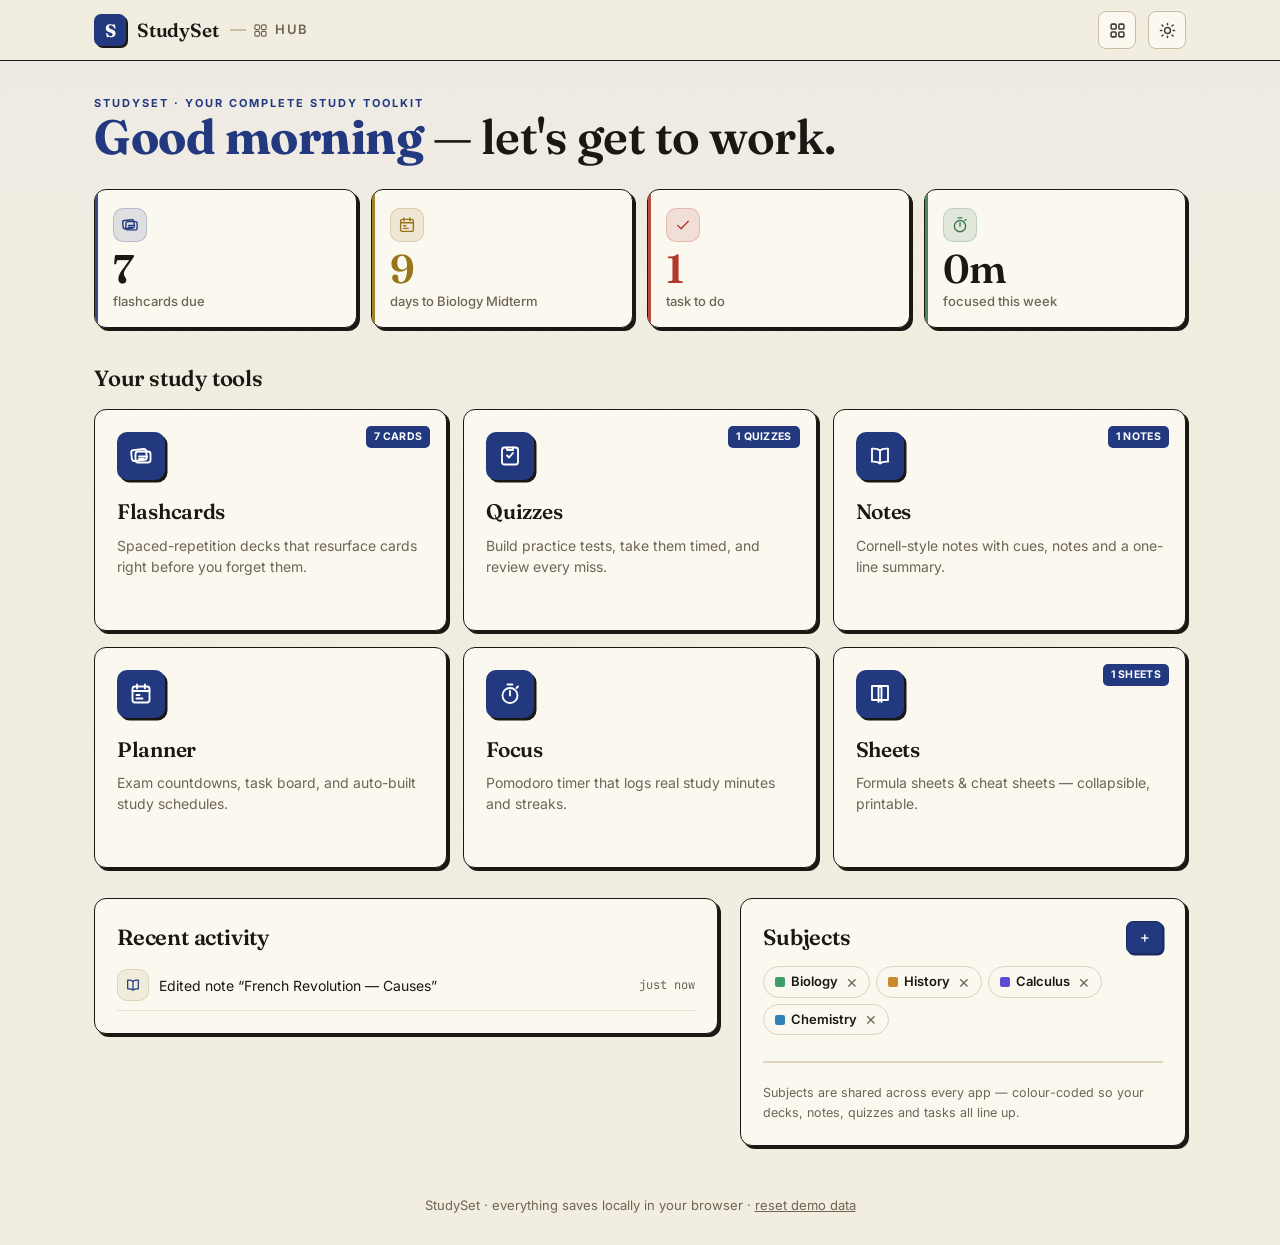
==== commit afe802d4: "Redesign v3: "exam blue-book" editorial identity Replaces the AI-default violet-gradient look with a" ====
--- a/index.html
+++ b/index.html
@@ -23,14 +23,13 @@
 
   .apps { display: grid; grid-template-columns: repeat(3, 1fr); gap: 16px; }
   .app-card { padding: 22px; text-decoration: none; color: inherit; display:flex; flex-direction:column; gap:7px; position:relative; overflow:hidden; }
-  .app-card::before { content:""; position:absolute; inset:0; background:radial-gradient(120% 80% at 100% 0%, var(--accent-wash), transparent 55%); opacity:0; transition:opacity .25s; }
-  .app-card:hover::before { opacity:.7; }
   .app-card > * { position:relative; }
-  .app-card .glyph { width:50px; height:50px; border-radius:15px; display:grid; place-items:center; color:#fff;
-    background: linear-gradient(150deg, var(--accent-2), var(--accent) 60%, var(--accent-deep)); box-shadow: var(--sh-2), inset 0 1px 0 rgba(255,255,255,.3); }
-  .app-card h3 { margin:8px 0 0; font-family:var(--serif); font-size:21px; font-weight:600; letter-spacing:-.3px; }
+  .app-card .glyph { width:48px; height:48px; border-radius:10px; display:grid; place-items:center; color:#fff;
+    background: var(--accent); box-shadow: 2.5px 2.5px 0 var(--ink); }
+  .app-card:hover .glyph { background: var(--ink); }
+  .app-card h3 { margin:9px 0 0; font-family:var(--serif); font-size:21px; font-weight:600; letter-spacing:-.3px; }
   .app-card p { margin:0; color: var(--muted); font-size:14px; line-height:1.5; }
-  .app-card .app-go { margin-top:6px; display:inline-flex; align-items:center; gap:6px; font-size:13px; font-weight:600; color:var(--accent);
+  .app-card .app-go { margin-top:6px; display:inline-flex; align-items:center; gap:6px; font-size:12px; font-weight:700; text-transform:uppercase; letter-spacing:.6px; color:var(--accent);
     opacity:0; transform:translateX(-4px); transition:opacity .2s, transform .2s var(--out); }
   .app-card:hover .app-go { opacity:1; transform:translateX(0); }
   .app-card .badge2 { position:absolute; right:16px; top:16px; }
--- a/suite.css
+++ b/suite.css
@@ -1,63 +1,60 @@
 /* ============================================================
-   StudySet — shared design system  ·  v2 "Editorial Study Journal"
-   Warm cream paper · espresso ink · indigo accent + warm gold.
-   Real type (Fraunces / Inter / JetBrains Mono), layered depth,
-   spring micro-interactions, full light + dark.
+   StudySet — shared design system  ·  v3 "Exam Blue-Book"
+   Warm newsprint · near-black ink · deep navy + red-pen accent.
+   Editorial, flat, hairline rules. Real type. Light + dark.
    ============================================================ */
 
-@import url('https://fonts.googleapis.com/css2?family=Fraunces:opsz,wght@9..144,400;9..144,500;9..144,600;9..144,600;9..144,700;9..144,900&family=Inter:wght@400;450;500;600;700&family=JetBrains+Mono:wght@500;700&display=swap');
+@import url('https://fonts.googleapis.com/css2?family=Fraunces:opsz,wght@9..144,400;9..144,500;9..144,600;9..144,700;9..144,900&family=Inter:wght@400;450;500;600;700&family=JetBrains+Mono:wght@500;700&display=swap');
 
 :root {
-  /* ---- surfaces (light) ---- */
-  --paper:      #f4efe6;
-  --paper-2:    #ece5d7;
-  --card:       #fffdf8;
-  --card-2:     #f7f1e6;
-  --card-3:     #f0e8d9;
+  /* ---- surfaces (light / newsprint) ---- */
+  --paper:      #f2ede1;
+  --paper-2:    #e9e2d1;
+  --card:       #fbf8f0;
+  --card-2:     #f1ebdc;
+  --card-3:     #e7dfcc;
 
   /* ---- ink ---- */
-  --ink:        #201c17;
-  --ink-2:      #4a443b;
-  --muted:      #837a6b;
-  --faint:      #a89e8c;
-
-  /* ---- lines ---- */
-  --line:       #e5dcca;
-  --line-2:     #efe8d8;
-  --line-strong:#d8cdb6;
-
-  /* ---- brand: indigo primary + warm gold secondary ---- */
-  --accent:     #5646d6;
-  --accent-2:   #7c6bf4;
-  --accent-deep:#4535b8;
+  --ink:        #1a1813;
+  --ink-2:      #423d33;
+  --muted:      #6e6553;
+  --faint:      #9a9080;
+
+  /* ---- hairlines ---- */
+  --line:       #ded3bd;
+  --line-2:     #e8e0cf;
+  --line-strong:#c9bca1;
+
+  /* ---- brand: deep navy primary + brick "red-pen" ---- */
+  --accent:     #22397f;
+  --accent-2:   #2c4aa0;
+  --accent-deep:#182b63;
   --accent-ink: #ffffff;
-  --accent-wash:#ece9fb;
-  --accent-line:#d9d3f6;
-
-  --gold:       #b9822a;
-  --gold-2:     #d69a3c;
-  --gold-wash:  #f6ecd7;
-
-  --green:      #2f9767;
-  --green-wash: #e0f0e6;
-  --rose:       #cf4a41;
-  --rose-wash:  #f7e2df;
-  --sky:        #2c7cb8;
-
-  /* ---- elevation (warm, layered) ---- */
-  --sh-1: 0 1px 2px rgba(58,44,20,.05), 0 1px 1px rgba(58,44,20,.04);
-  --sh-2: 0 2px 4px rgba(58,44,20,.05), 0 4px 10px rgba(58,44,20,.06);
-  --sh-3: 0 8px 18px rgba(58,44,20,.08), 0 2px 6px rgba(58,44,20,.05);
-  --sh-4: 0 18px 40px rgba(58,44,20,.13), 0 6px 14px rgba(58,44,20,.07);
-  --sh-glow: 0 8px 26px color-mix(in srgb, var(--accent) 32%, transparent);
-
-  /* ---- radii ---- */
-  --r-xs: 8px;
-  --r-sm: 11px;
-  --r:    14px;
-  --r-lg: 20px;
-  --r-xl: 26px;
-  --r-2xl:34px;
+  --accent-wash:#e5e8f4;
+  --accent-line:#c6cfe9;
+
+  --red:        #b13a2c;     /* red-pen: alerts, overdue, destructive */
+  --red-wash:   #f3e1db;
+  --gold:       #9a7418;     /* ochre highlight */
+  --gold-wash:  #f0e6cf;
+  --green:      #3c7850;
+  --green-wash: #dfead9;
+  --sky:        #2c6a8f;
+
+  /* ---- elevation: restrained, printed ---- */
+  --sh-1: 0 1px 0 var(--line-strong);
+  --sh-2: 0 1px 2px rgba(40,32,14,.06), 0 2px 4px rgba(40,32,14,.05);
+  --sh-3: 0 4px 10px rgba(40,32,14,.09), 0 1px 3px rgba(40,32,14,.06);
+  --sh-4: 0 16px 34px rgba(40,32,14,.16), 0 4px 10px rgba(40,32,14,.08);
+  --sh-glow: var(--sh-3);
+
+  /* ---- radii: editorial, tight ---- */
+  --r-xs: 5px;
+  --r-sm: 7px;
+  --r:    9px;
+  --r-lg: 12px;
+  --r-xl: 16px;
+  --r-2xl:20px;
 
   /* ---- type ---- */
   --serif: "Fraunces", "Iowan Old Style", Palatino, Georgia, serif;
@@ -65,60 +62,59 @@
   --mono:  "JetBrains Mono", ui-monospace, "SF Mono", Menlo, monospace;
 
   /* ---- motion ---- */
-  --sp: cubic-bezier(.34, 1.56, .64, 1);      /* springy */
-  --out: cubic-bezier(.22, .61, .36, 1);       /* ease-out */
-  --t-fast: .13s;
-  --t: .2s;
-  --t-slow: .34s;
-
-  --maxw: 1160px;
-  --ring: 0 0 0 3px var(--accent-wash), 0 0 0 4px color-mix(in srgb, var(--accent) 30%, transparent);
-
-  /* back-compat aliases (used by per-app inline CSS) */
+  --sp: cubic-bezier(.3, 1.3, .5, 1);
+  --out: cubic-bezier(.22, .61, .36, 1);
+  --t-fast: .12s;
+  --t: .18s;
+  --t-slow: .3s;
+
+  --maxw: 1140px;
+  --ring: 0 0 0 2px var(--card), 0 0 0 4px var(--accent);
+
+  /* back-compat aliases (per-app inline CSS) */
   --line-soft: var(--line-2);
-  --shadow-sm: var(--sh-1);
+  --shadow-sm: var(--sh-2);
   --shadow-md: var(--sh-3);
   --shadow-lg: var(--sh-4);
+  --rose: var(--red); --rose-wash: var(--red-wash);
+  --gold-2: var(--gold);
 }
 
 :root[data-theme="dark"] {
-  --paper:      #14120f;
-  --paper-2:    #1b1815;
-  --card:       #201d19;
-  --card-2:     #26221c;
-  --card-3:     #2c2721;
-
-  --ink:        #f2ede2;
-  --ink-2:      #d7cfc0;
-  --muted:      #a99f8d;
-  --faint:      #77705f;
-
-  --line:       #35302a;
-  --line-2:     #2b2721;
-  --line-strong:#433c33;
-
-  --accent:     #8f80f8;
-  --accent-2:   #a99cff;
-  --accent-deep:#6d5cf0;
-  --accent-ink: #14120f;
-  --accent-wash:#241f3d;
-  --accent-line:#372f5c;
-
-  --gold:       #e0a441;
-  --gold-2:     #edb658;
-  --gold-wash:  #2e2513;
-
-  --green:      #56c48a;
-  --green-wash: #16281e;
-  --rose:       #ef6f68;
-  --rose-wash:  #2e1a18;
-  --sky:        #5aa9dc;
-
-  --sh-1: 0 1px 2px rgba(0,0,0,.4);
-  --sh-2: 0 2px 6px rgba(0,0,0,.4);
-  --sh-3: 0 10px 24px rgba(0,0,0,.5);
-  --sh-4: 0 22px 52px rgba(0,0,0,.62);
-  --sh-glow: 0 8px 30px color-mix(in srgb, var(--accent) 40%, transparent);
+  --paper:      #16150f;
+  --paper-2:    #1d1b14;
+  --card:       #201d16;
+  --card-2:     #26221a;
+  --card-3:     #2d2820;
+
+  --ink:        #f1ebdc;
+  --ink-2:      #d6cfbe;
+  --muted:      #a89e89;
+  --faint:      #766d5b;
+
+  --line:       #363126;
+  --line-2:     #2c2820;
+  --line-strong:#463f31;
+
+  --accent:     #7d90d8;
+  --accent-2:   #93a4e6;
+  --accent-deep:#5f74c4;
+  --accent-ink: #16150f;
+  --accent-wash:#20233a;
+  --accent-line:#374063;
+
+  --red:        #e06450;
+  --red-wash:   #2f1a15;
+  --gold:       #d3a63f;
+  --gold-wash:  #2c2411;
+  --green:      #5aad78;
+  --green-wash: #17251b;
+  --sky:        #5a9ac2;
+
+  --sh-1: 0 1px 0 rgba(0,0,0,.5);
+  --sh-2: 0 1px 3px rgba(0,0,0,.45);
+  --sh-3: 0 6px 16px rgba(0,0,0,.5);
+  --sh-4: 0 18px 40px rgba(0,0,0,.62);
 }
 
 * { box-sizing: border-box; }
@@ -126,12 +122,9 @@
 body {
   margin: 0;
   font-family: var(--sans);
-  font-feature-settings: "cv05" 1, "ss01" 1;
   background: var(--paper);
   background-image:
-    radial-gradient(120% 90% at 100% -10%, color-mix(in srgb, var(--accent-wash) 70%, transparent), transparent 55%),
-    radial-gradient(90% 70% at -10% 0%, color-mix(in srgb, var(--gold-wash) 55%, transparent), transparent 45%);
-  background-attachment: fixed;
+    linear-gradient(180deg, color-mix(in srgb, var(--accent-wash) 35%, transparent), transparent 22%);
   color: var(--ink);
   line-height: 1.5;
   min-height: 100vh;
@@ -139,23 +132,22 @@
   -webkit-font-smoothing: antialiased;
   text-rendering: optimizeLegibility;
 }
-/* faint paper grain for tactility */
+/* faint newsprint grain */
 body::before {
-  content: ""; position: fixed; inset: 0; z-index: 0; pointer-events: none; opacity: .5;
-  background-image: url("data:image/svg+xml,%3Csvg xmlns='http://www.w3.org/2000/svg' width='140' height='140'%3E%3Cfilter id='n'%3E%3CfeTurbulence type='fractalNoise' baseFrequency='.9' numOctaves='2'/%3E%3C/filter%3E%3Crect width='100%25' height='100%25' filter='url(%23n)' opacity='.035'/%3E%3C/svg%3E");
+  content: ""; position: fixed; inset: 0; z-index: 0; pointer-events: none; opacity: .45;
+  background-image: url("data:image/svg+xml,%3Csvg xmlns='http://www.w3.org/2000/svg' width='120' height='120'%3E%3Cfilter id='n'%3E%3CfeTurbulence type='fractalNoise' baseFrequency='.85' numOctaves='2'/%3E%3C/filter%3E%3Crect width='100%25' height='100%25' filter='url(%23n)' opacity='.04'/%3E%3C/svg%3E");
   mix-blend-mode: multiply;
 }
-:root[data-theme="dark"] body::before { mix-blend-mode: screen; opacity: .4; }
+:root[data-theme="dark"] body::before { mix-blend-mode: screen; opacity: .35; }
 body > * { position: relative; z-index: 1; }
 
 a { color: inherit; }
 button, input, select, textarea { font-family: inherit; font-size: inherit; color: inherit; }
-::selection { background: color-mix(in srgb, var(--accent) 85%, black); color: #fff; }
-
-/* nicer scrollbars */
+::selection { background: var(--accent); color: var(--accent-ink); }
+
 * { scrollbar-width: thin; scrollbar-color: var(--line-strong) transparent; }
-*::-webkit-scrollbar { width: 10px; height: 10px; }
-*::-webkit-scrollbar-thumb { background: var(--line-strong); border-radius: 99px; border: 3px solid transparent; background-clip: content-box; }
+*::-webkit-scrollbar { width: 11px; height: 11px; }
+*::-webkit-scrollbar-thumb { background: var(--line-strong); border-radius: 0; border: 4px solid transparent; background-clip: content-box; }
 *::-webkit-scrollbar-thumb:hover { background: var(--faint); background-clip: content-box; }
 
 /* ---------- layout ---------- */
@@ -168,152 +160,148 @@
 /* ---------- top bar ---------- */
 .topbar {
   position: sticky; top: 0; z-index: 40;
-  backdrop-filter: saturate(1.5) blur(16px);
-  -webkit-backdrop-filter: saturate(1.5) blur(16px);
-  background: color-mix(in srgb, var(--paper) 78%, transparent);
-  border-bottom: 1px solid var(--line);
+  backdrop-filter: saturate(1.3) blur(12px);
+  -webkit-backdrop-filter: saturate(1.3) blur(12px);
+  background: color-mix(in srgb, var(--paper) 84%, transparent);
+  border-bottom: 1.5px solid var(--ink);
 }
 .topbar-inner { max-width: var(--maxw); margin: 0 auto; padding: 11px 24px; display: flex; align-items: center; gap: 12px; }
 .brand { display: flex; align-items: center; gap: 11px; text-decoration: none; color: inherit; }
 .brand-mark {
-  width: 34px; height: 34px; border-radius: 10px; flex: none;
-  background: linear-gradient(150deg, var(--accent-2), var(--accent) 55%, var(--accent-deep));
-  color: #fff; display: grid; place-items: center;
-  font-family: var(--serif); font-weight: 700; font-size: 19px;
-  box-shadow: var(--sh-2), inset 0 1px 0 rgba(255,255,255,.35);
-  letter-spacing: -.5px;
-}
-.brand b { font-family: var(--serif); font-weight: 600; letter-spacing: -.2px; font-size: 18px; }
-.app-name { font-weight: 600; color: var(--muted); font-size: 14px; display: inline-flex; align-items: center; gap: 8px; }
-.app-name::before { content: ""; width: 4px; height: 4px; border-radius: 50%; background: var(--line-strong); }
+  width: 32px; height: 32px; border-radius: 7px; flex: none;
+  background: var(--accent); color: #fff; display: grid; place-items: center;
+  font-family: var(--serif); font-weight: 700; font-size: 18px; letter-spacing: -.5px;
+  box-shadow: 2px 2px 0 var(--ink);
+}
+.brand b { font-family: var(--serif); font-weight: 600; letter-spacing: -.2px; font-size: 19px; }
+.app-name { font-weight: 600; color: var(--muted); font-size: 13px; text-transform: uppercase; letter-spacing: 1.2px; display: inline-flex; align-items: center; gap: 7px; }
+.app-name::before { content: ""; width: 16px; height: 1.5px; background: var(--line-strong); }
 
 .icon-btn {
-  width: 38px; height: 38px; border-radius: 11px; flex: none;
-  border: 1px solid var(--line); background: var(--card);
-  display: grid; place-items: center; cursor: pointer; color: var(--muted);
-  transition: transform var(--t-fast) var(--sp), color var(--t), border-color var(--t), background var(--t);
+  width: 38px; height: 38px; border-radius: 8px; flex: none;
+  border: 1.5px solid var(--line-strong); background: var(--card);
+  display: grid; place-items: center; cursor: pointer; color: var(--ink-2);
+  transition: transform var(--t-fast), color var(--t), border-color var(--t), background var(--t);
   font-size: 15px;
 }
-.icon-btn:hover { color: var(--accent); border-color: var(--accent-line); transform: translateY(-1px); }
-.icon-btn:active { transform: translateY(0) scale(.94); }
+.icon-btn:hover { color: var(--accent); border-color: var(--accent); }
+.icon-btn:active { transform: scale(.94); }
 
 /* ---------- buttons ---------- */
 .btn {
   --bh: 42px;
-  height: var(--bh); padding: 0 17px; border-radius: 12px;
-  border: 1px solid var(--line-strong); background: var(--card);
+  height: var(--bh); padding: 0 17px; border-radius: 8px;
+  border: 1.5px solid var(--ink); background: var(--card);
   color: var(--ink); font-weight: 600; font-size: 14.5px; cursor: pointer;
   display: inline-flex; align-items: center; gap: 8px; justify-content: center;
-  transition: transform var(--t-fast) var(--sp), box-shadow var(--t) var(--out), border-color var(--t), background var(--t);
-  white-space: nowrap; text-decoration: none; box-shadow: var(--sh-1);
-}
-.btn:hover { transform: translateY(-2px); box-shadow: var(--sh-3); border-color: var(--accent-line); }
-.btn:active { transform: translateY(0) scale(.97); box-shadow: var(--sh-1); }
-.btn:focus-visible { outline: none; box-shadow: var(--ring); }
-.btn.primary {
-  background: linear-gradient(150deg, var(--accent-2), var(--accent) 60%, var(--accent-deep));
-  border-color: transparent; color: #fff;
-  box-shadow: var(--sh-2), inset 0 1px 0 rgba(255,255,255,.28);
-}
-.btn.primary:hover { box-shadow: var(--sh-glow), inset 0 1px 0 rgba(255,255,255,.28); }
+  transition: transform var(--t-fast) var(--out), box-shadow var(--t), background var(--t), color var(--t);
+  white-space: nowrap; text-decoration: none; box-shadow: 2px 2px 0 var(--ink);
+}
+.btn:hover { transform: translate(-1px, -1px); box-shadow: 3px 3px 0 var(--ink); }
+.btn:active { transform: translate(1px, 1px); box-shadow: 1px 1px 0 var(--ink); }
+.btn:focus-visible { outline: none; box-shadow: 2px 2px 0 var(--ink), var(--ring); }
+.btn.primary { background: var(--accent); border-color: var(--accent-deep); color: #fff; box-shadow: 2px 2px 0 var(--accent-deep); }
+.btn.primary:hover { box-shadow: 3px 3px 0 var(--accent-deep); }
+.btn.primary:active { box-shadow: 1px 1px 0 var(--accent-deep); }
 .btn.ghost { background: transparent; border-color: transparent; box-shadow: none; }
-.btn.ghost:hover { background: var(--card-2); border-color: var(--line); box-shadow: none; }
-.btn.sm { --bh: 34px; padding: 0 12px; font-size: 13px; border-radius: 10px; }
-.btn.lg { --bh: 50px; padding: 0 24px; font-size: 16px; border-radius: 14px; }
-.btn.danger { color: var(--rose); }
-.btn.danger:hover { border-color: var(--rose); background: var(--rose-wash); }
-.btn:disabled { opacity: .42; cursor: not-allowed; transform: none; box-shadow: var(--sh-1); }
+.btn.ghost:hover { background: var(--card-2); border-color: var(--line-strong); box-shadow: none; transform: none; }
+.btn.sm { --bh: 33px; padding: 0 11px; font-size: 13px; border-radius: 7px; box-shadow: 1.5px 1.5px 0 var(--ink); }
+.btn.sm:hover { box-shadow: 2.5px 2.5px 0 var(--ink); }
+.btn.sm.primary { box-shadow: 1.5px 1.5px 0 var(--accent-deep); }
+.btn.lg { --bh: 50px; padding: 0 24px; font-size: 16px; }
+.btn.danger { color: var(--red); border-color: var(--red); box-shadow: 2px 2px 0 var(--red); }
+.btn.danger:hover { background: var(--red-wash); box-shadow: 3px 3px 0 var(--red); }
+.btn:disabled { opacity: .4; cursor: not-allowed; transform: none; box-shadow: 2px 2px 0 var(--line-strong); border-color: var(--line-strong); }
 .btn.block { width: 100%; }
 
 /* ---------- inputs ---------- */
 .field { display: flex; flex-direction: column; gap: 7px; }
-.field > label { font-size: 12px; font-weight: 600; color: var(--muted); letter-spacing: .3px; text-transform: uppercase; }
+.field > label { font-size: 11.5px; font-weight: 700; color: var(--muted); letter-spacing: 1px; text-transform: uppercase; }
 .input, .textarea, select.input {
-  width: 100%; padding: 12px 14px; border-radius: 12px;
-  border: 1px solid var(--line-strong); background: var(--card);
-  transition: border-color var(--t), box-shadow var(--t), background var(--t); outline: none;
-  font-size: 15px;
+  width: 100%; padding: 11px 13px; border-radius: 8px;
+  border: 1.5px solid var(--line-strong); background: var(--card);
+  transition: border-color var(--t), box-shadow var(--t); outline: none; font-size: 15px;
 }
 .input::placeholder, .textarea::placeholder { color: var(--faint); }
-.input:hover, .textarea:hover, select.input:hover { border-color: var(--line-strong); background: var(--card-2); }
-.input:focus, .textarea:focus, select.input:focus { border-color: var(--accent); box-shadow: var(--ring); background: var(--card); }
+.input:hover, .textarea:hover, select.input:hover { border-color: var(--muted); }
+.input:focus, .textarea:focus, select.input:focus { border-color: var(--accent); box-shadow: 2px 2px 0 var(--accent); }
 .textarea { resize: vertical; min-height: 88px; line-height: 1.6; }
-input[type="date"].input, input[type="time"].input { min-height: 46px; }
+input[type="date"].input, input[type="time"].input { min-height: 45px; }
 select.input { cursor: pointer; }
 
 /* ---------- cards ---------- */
-.card { background: var(--card); border: 1px solid var(--line); border-radius: var(--r-lg); box-shadow: var(--sh-2); }
+.card { background: var(--card); border: 1.5px solid var(--ink); border-radius: var(--r-lg); box-shadow: 3px 3px 0 var(--ink); }
 .card.pad { padding: 22px; }
-.card.lift { transition: transform var(--t) var(--sp), box-shadow var(--t) var(--out), border-color var(--t); }
-.card.lift:hover { transform: translateY(-3px); box-shadow: var(--sh-4); border-color: var(--accent-line); }
-.panel { background: var(--card); border: 1px solid var(--line); border-radius: var(--r); }
+.card.lift { transition: transform var(--t) var(--out), box-shadow var(--t); }
+.card.lift:hover { transform: translate(-2px, -2px); box-shadow: 6px 6px 0 var(--ink); }
+.panel { background: var(--card); border: 1.5px solid var(--line-strong); border-radius: var(--r); }
 
 /* ---------- chips / badges ---------- */
 .chip {
   display: inline-flex; align-items: center; gap: 7px;
-  padding: 5px 11px; border-radius: 999px; font-size: 12.5px; font-weight: 600;
-  background: var(--card-2); border: 1px solid var(--line-2); color: var(--muted);
+  padding: 4px 10px; border-radius: 6px; font-size: 12px; font-weight: 600;
+  background: var(--card-2); border: 1.5px solid var(--line-strong); color: var(--ink-2);
 }
 .chip .dot { width: 8px; height: 8px; border-radius: 50%; background: var(--accent); }
-.badge { font-size: 11px; font-weight: 700; padding: 3px 9px; border-radius: 7px; background: var(--accent-wash); color: var(--accent); letter-spacing: .2px; border: 1px solid var(--accent-line); }
+.badge { font-size: 10.5px; font-weight: 700; padding: 3px 8px; border-radius: 5px; background: var(--accent); color: #fff; letter-spacing: .3px; text-transform: uppercase; }
 
 /* ---------- headings ---------- */
-.h1 { font-family: var(--serif); font-size: clamp(28px, 4.4vw, 44px); line-height: 1.04; margin: 0; font-weight: 600; letter-spacing: -.5px; font-optical-sizing: auto; }
-.h2 { font-family: var(--serif); font-size: 23px; margin: 0; font-weight: 600; letter-spacing: -.3px; }
-.lead { color: var(--ink-2); font-size: 16.5px; line-height: 1.6; }
-.eyebrow { text-transform: uppercase; letter-spacing: 2.5px; font-size: 11px; font-weight: 700; color: var(--accent); }
+.h1 { font-family: var(--serif); font-size: clamp(28px, 4.2vw, 42px); line-height: 1.03; margin: 0; font-weight: 600; letter-spacing: -.5px; font-optical-sizing: auto; }
+.h2 { font-family: var(--serif); font-size: 22px; margin: 0; font-weight: 600; letter-spacing: -.2px; }
+.lead { color: var(--ink-2); font-size: 16px; line-height: 1.6; }
+.eyebrow { text-transform: uppercase; letter-spacing: 2px; font-size: 11px; font-weight: 700; color: var(--accent); }
 .muted { color: var(--muted); }
-.hr { height: 1px; background: var(--line); border: 0; margin: 20px 0; }
+.hr { height: 1.5px; background: var(--line); border: 0; margin: 20px 0; }
 .empty { text-align: center; padding: 50px 22px; color: var(--muted); }
 .empty .big {
-  font-size: 30px; margin-bottom: 12px; width: 68px; height: 68px; border-radius: 20px;
+  font-size: 26px; margin-bottom: 14px; width: 60px; height: 60px; border-radius: 12px;
   display: grid; place-items: center; margin-inline: auto;
-  background: var(--card-2); border: 1px solid var(--line); color: var(--accent); box-shadow: var(--sh-1);
-}
-.kbd { font-family: var(--mono); font-size: 11.5px; font-weight: 500; padding: 3px 7px; border-radius: 7px; border: 1px solid var(--line-strong); background: var(--card-2); color: var(--muted); box-shadow: 0 1.5px 0 var(--line-strong); }
+  background: var(--card-2); border: 1.5px solid var(--ink); color: var(--accent); box-shadow: 2px 2px 0 var(--ink);
+}
+.kbd { font-family: var(--mono); font-size: 11.5px; font-weight: 500; padding: 2px 7px; border-radius: 5px; border: 1.5px solid var(--line-strong); background: var(--card-2); color: var(--muted); box-shadow: 0 1.5px 0 var(--line-strong); }
 .mono { font-family: var(--mono); font-variant-numeric: tabular-nums; }
 
 /* ---------- toast ---------- */
 #toast {
-  position: fixed; left: 50%; bottom: 28px; transform: translate(-50%, 24px) scale(.96);
-  background: var(--ink); color: var(--paper); padding: 12px 20px; border-radius: 13px;
-  font-weight: 600; font-size: 14px; box-shadow: var(--sh-4);
+  position: fixed; left: 50%; bottom: 28px; transform: translate(-50%, 24px);
+  background: var(--ink); color: var(--paper); padding: 12px 18px; border-radius: 8px;
+  font-weight: 600; font-size: 14px; box-shadow: 4px 4px 0 var(--accent);
   opacity: 0; pointer-events: none; transition: transform var(--t-slow) var(--sp), opacity var(--t); z-index: 100; max-width: 90vw;
-  display: flex; align-items: center; gap: 9px; border: 1px solid color-mix(in srgb, var(--ink) 80%, var(--accent));
-}
-#toast::before { content: ""; width: 8px; height: 8px; border-radius: 50%; background: var(--accent-2); box-shadow: 0 0 10px var(--accent-2); }
-#toast.show { opacity: 1; transform: translate(-50%, 0) scale(1); }
+  display: flex; align-items: center; gap: 9px; border: 1.5px solid var(--accent);
+}
+#toast::before { content: ""; width: 8px; height: 8px; border-radius: 50%; background: var(--accent-2); }
+#toast.show { opacity: 1; transform: translate(-50%, 0); }
 
 /* ---------- modal ---------- */
 .modal-back {
-  position: fixed; inset: 0; background: color-mix(in srgb, var(--ink) 48%, transparent);
-  backdrop-filter: blur(5px); -webkit-backdrop-filter: blur(5px);
+  position: fixed; inset: 0; background: color-mix(in srgb, var(--ink) 52%, transparent);
+  backdrop-filter: blur(3px); -webkit-backdrop-filter: blur(3px);
   display: none; place-items: center; z-index: 90; padding: 20px;
 }
-.modal-back.show { display: grid; animation: fade .2s var(--out); }
+.modal-back.show { display: grid; animation: fade .18s var(--out); }
 .modal {
-  background: var(--card); border: 1px solid var(--line-strong); border-radius: var(--r-xl);
-  box-shadow: var(--sh-4); width: min(560px, 100%); max-height: 88vh; overflow: auto;
-  animation: pop .32s var(--sp);
-}
-@keyframes pop { from { transform: scale(.94) translateY(10px); opacity: 0; } }
+  background: var(--card); border: 2px solid var(--ink); border-radius: var(--r-lg);
+  box-shadow: 8px 8px 0 var(--ink); width: min(540px, 100%); max-height: 88vh; overflow: auto;
+  animation: pop .26s var(--sp);
+}
+@keyframes pop { from { transform: translate(6px, 10px); opacity: 0; } }
 @keyframes fade { from { opacity: 0; } }
-.modal-head { display: flex; align-items: center; padding: 20px 22px 16px; }
-.modal-head .h2 { font-size: 21px; }
-.modal-body { padding: 4px 22px 8px; display: flex; flex-direction: column; gap: 15px; }
-.modal-foot { padding: 18px 22px; display: flex; gap: 10px; justify-content: flex-end; }
+.modal-head { display: flex; align-items: center; padding: 18px 20px 14px; border-bottom: 1.5px solid var(--line); }
+.modal-head .h2 { font-size: 20px; }
+.modal-body { padding: 18px 20px 6px; display: flex; flex-direction: column; gap: 15px; }
+.modal-foot { padding: 16px 20px; display: flex; gap: 10px; justify-content: flex-end; border-top: 1.5px solid var(--line); }
 
 /* subject color helper */
-.sub-dot { width: 10px; height: 10px; border-radius: 50%; flex: none; display: inline-block; box-shadow: 0 0 0 3px color-mix(in srgb, currentColor 0%, transparent); }
+.sub-dot { width: 10px; height: 10px; border-radius: 2px; flex: none; display: inline-block; }
 
 /* progress bar */
-.bar { height: 9px; border-radius: 999px; background: var(--card-3); overflow: hidden; box-shadow: inset 0 1px 2px rgba(58,44,20,.08); }
-.bar > i { display: block; height: 100%; background: linear-gradient(90deg, var(--accent), var(--accent-2)); border-radius: 999px; transition: width .5s var(--out); box-shadow: 0 0 12px color-mix(in srgb, var(--accent) 45%, transparent); }
+.bar { height: 8px; border-radius: 0; background: var(--card-3); overflow: hidden; border: 1.5px solid var(--ink); }
+.bar > i { display: block; height: 100%; background: var(--accent); transition: width .5s var(--out); }
 
 /* reveal / stagger */
-@keyframes reveal { from { opacity: 0; transform: translateY(10px); } }
-.fade { animation: reveal .4s var(--out) both; }
-.reveal { animation: reveal .45s var(--out) both; }
+@keyframes reveal { from { opacity: 0; transform: translateY(8px); } }
+.fade { animation: reveal .34s var(--out) both; }
+.reveal { animation: reveal .4s var(--out) both; }
 .reveal:nth-child(1){animation-delay:.02s}.reveal:nth-child(2){animation-delay:.06s}
 .reveal:nth-child(3){animation-delay:.1s}.reveal:nth-child(4){animation-delay:.14s}
 .reveal:nth-child(5){animation-delay:.18s}.reveal:nth-child(6){animation-delay:.22s}
